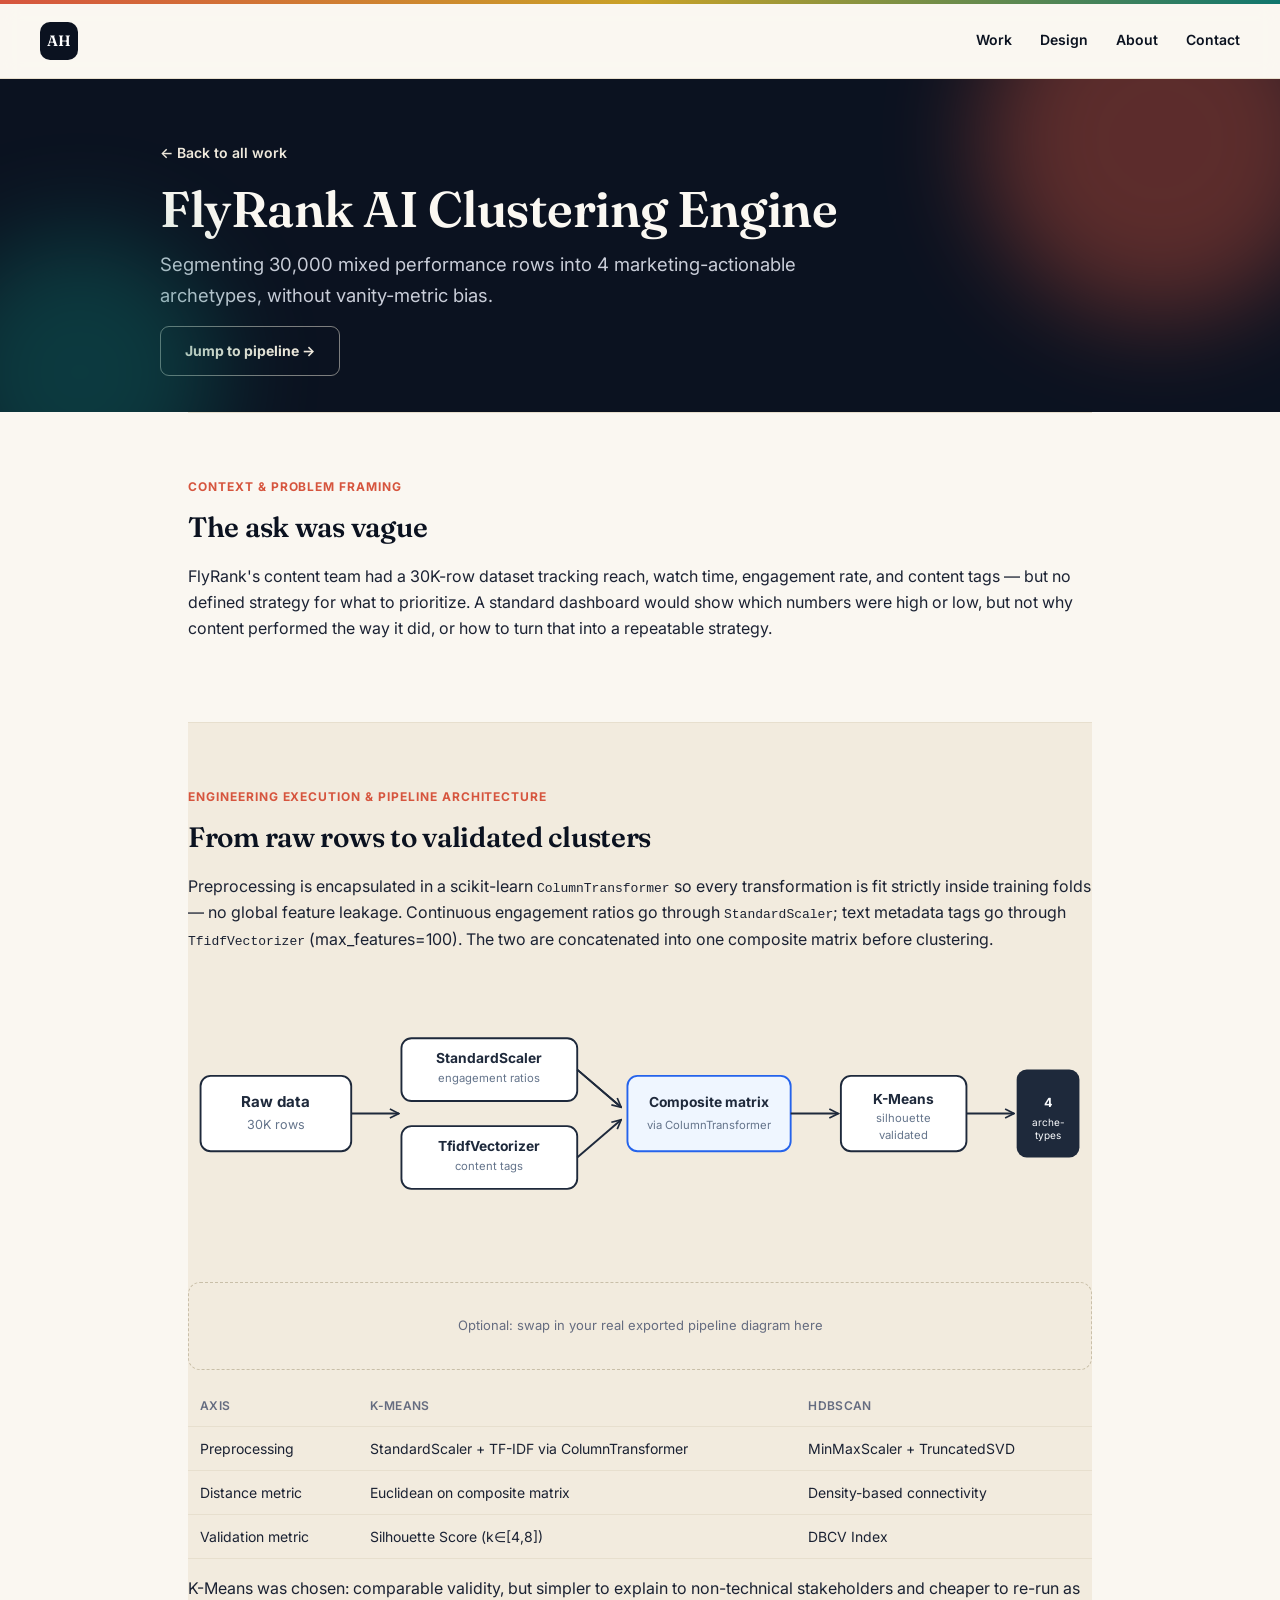
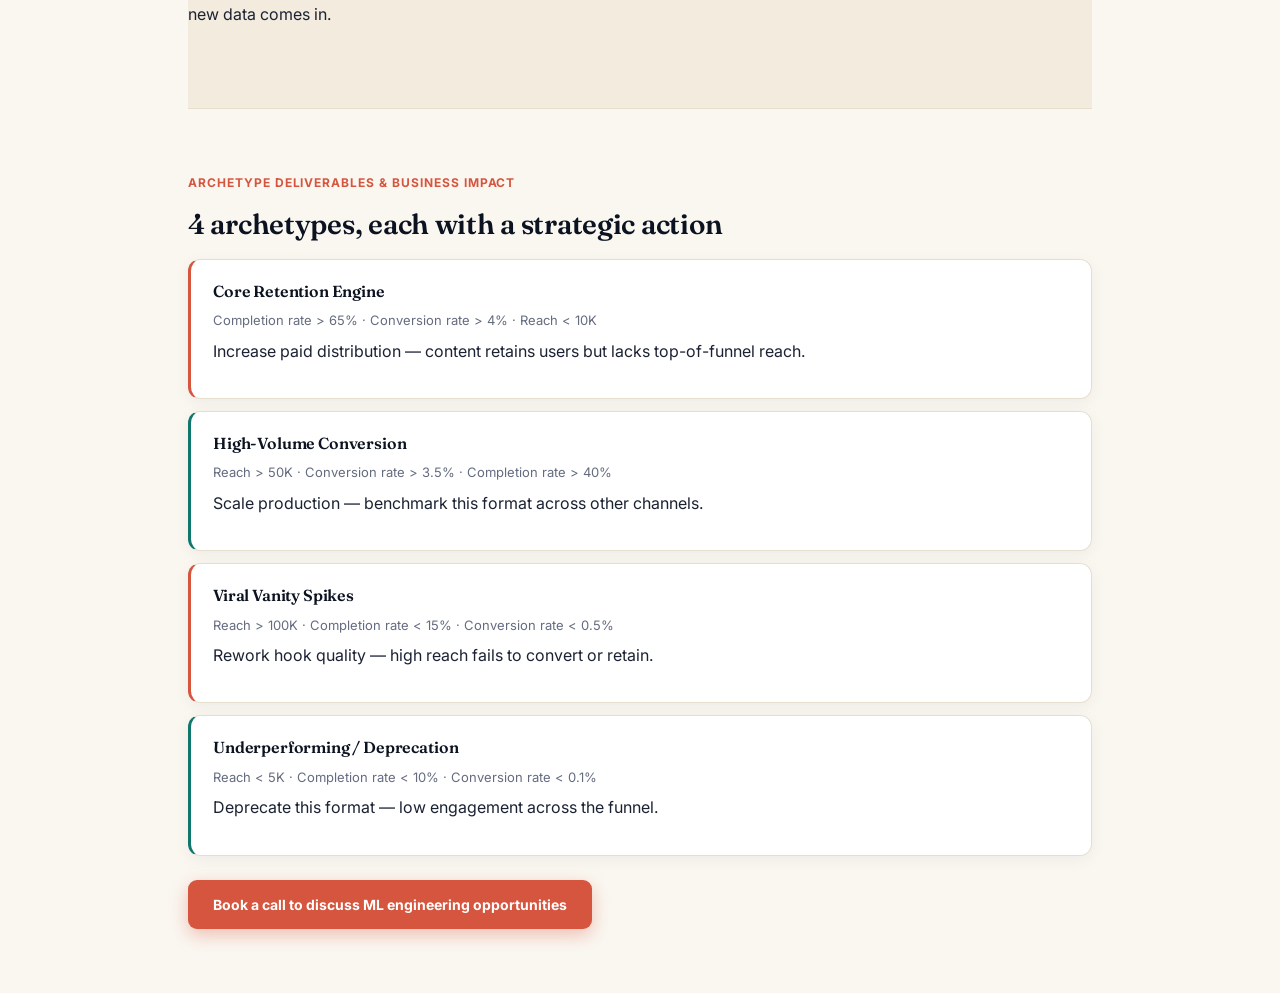
==== flyrank-case-study.html @ 637138f4 "Add files via upload" ====
<!DOCTYPE html>
<html lang="en">
<head>
<meta charset="UTF-8">
<meta name="viewport" content="width=device-width, initial-scale=1.0">
<title>FlyRank AI Clustering Engine — Case Study | Ayesha Shahid Portfolio</title>
<link rel="preconnect" href="https://fonts.googleapis.com">
<link rel="preconnect" href="https://fonts.gstatic.com" crossorigin>
<link href="https://fonts.googleapis.com/css2?family=Inter:wght@400;600;700&family=Fraunces:wght@500;600;700&display=swap" rel="stylesheet">
<link rel="stylesheet" href="styles.css">
</head>
<body>

<nav class="nav">
  <div class="nav-inner">
    <a href="index.html" aria-label="Home" style="display:flex;align-items:center;gap:10px;">
      <span class="monogram">AH</span>
    </a>
    <div class="nav-links" id="nav-links">
      <a href="index.html#work">Work</a>
      <a href="index.html#design">Design</a>
      <a href="index.html#about">About</a>
      <a href="index.html#contact">Contact</a>
    </div>
    <button class="nav-toggle" aria-label="Toggle menu" aria-controls="nav-links">
      <span></span><span></span><span></span>
    </button>
  </div>
</nav>

<header class="hero-band case-hero">
    <span class="hero-blob blob-1"></span>
    <span class="hero-blob blob-2"></span>
    <div class="wrap" style="padding:0;">
      <a class="back-link" href="index.html" style="color:#EFE9DC;">← Back to all work</a>
      <h1 style="margin-top:16px;color:#FBF8F2;">FlyRank AI Clustering Engine</h1>
      <p class="claim">Segmenting 30,000 mixed performance rows into 4 marketing-actionable archetypes, without vanity-metric bias.</p>
      <a class="btn btn-secondary" href="#pipeline">Jump to pipeline →</a>
    </div>
  </header>

  <div class="wrap">

  <section>
    <div class="section-label reveal">Context & problem framing</div>
    <h2 class="reveal">The ask was vague</h2>
    <p class="reveal">FlyRank's content team had a 30K-row dataset tracking reach, watch time, engagement rate, and content tags — but no defined strategy for what to prioritize. A standard dashboard would show which numbers were high or low, but not why content performed the way it did, or how to turn that into a repeatable strategy.</p>
  </section>

  <section id="pipeline">
    <div class="section-label reveal">Engineering execution & pipeline architecture</div>
    <h2 class="reveal">From raw rows to validated clusters</h2>
    <p class="reveal">Preprocessing is encapsulated in a scikit-learn <code>ColumnTransformer</code> so every transformation is fit strictly inside training folds — no global feature leakage. Continuous engagement ratios go through <code>StandardScaler</code>; text metadata tags go through <code>TfidfVectorizer</code> (max_features=100). The two are concatenated into one composite matrix before clustering.</p>

    <svg viewBox="0 0 720 200" width="100%" style="margin:20px 0;" role="img" aria-label="Pipeline diagram: raw data through preprocessing, feature fusion, clustering, and archetype output">
      <defs>
        <marker id="arrow" viewBox="0 0 10 10" refX="9" refY="5" markerWidth="6" markerHeight="6" orient="auto-start-reverse">
          <path d="M1 1L9 5L1 9" fill="none" stroke="#1E293B" stroke-width="1.5"/>
        </marker>
      </defs>
      <g font-family="Inter, sans-serif">
        <rect x="10" y="70" width="120" height="60" rx="8" fill="#fff" stroke="#1E293B" stroke-width="1.5"/>
        <text x="70" y="95" text-anchor="middle" font-size="12" font-weight="700" fill="#1E293B">Raw data</text>
        <text x="70" y="112" text-anchor="middle" font-size="10" fill="#64748B">30K rows</text>

        <line x1="130" y1="100" x2="168" y2="100" stroke="#1E293B" stroke-width="1.5" marker-end="url(#arrow)"/>

        <rect x="170" y="40" width="140" height="50" rx="8" fill="#fff" stroke="#1E293B" stroke-width="1.5"/>
        <text x="240" y="60" text-anchor="middle" font-size="11" font-weight="700" fill="#1E293B">StandardScaler</text>
        <text x="240" y="75" text-anchor="middle" font-size="9" fill="#64748B">engagement ratios</text>

        <rect x="170" y="110" width="140" height="50" rx="8" fill="#fff" stroke="#1E293B" stroke-width="1.5"/>
        <text x="240" y="130" text-anchor="middle" font-size="11" font-weight="700" fill="#1E293B">TfidfVectorizer</text>
        <text x="240" y="145" text-anchor="middle" font-size="9" fill="#64748B">content tags</text>

        <line x1="310" y1="65" x2="345" y2="95" stroke="#1E293B" stroke-width="1.5"/>
        <line x1="310" y1="135" x2="345" y2="105" stroke="#1E293B" stroke-width="1.5" marker-end="url(#arrow)"/>
        <line x1="310" y1="65" x2="345" y2="95" stroke="#1E293B" stroke-width="1.5" marker-end="url(#arrow)"/>

        <rect x="350" y="70" width="130" height="60" rx="8" fill="#EFF6FF" stroke="#2563EB" stroke-width="1.5"/>
        <text x="415" y="95" text-anchor="middle" font-size="11" font-weight="700" fill="#1E293B">Composite matrix</text>
        <text x="415" y="112" text-anchor="middle" font-size="9" fill="#64748B">via ColumnTransformer</text>

        <line x1="480" y1="100" x2="518" y2="100" stroke="#1E293B" stroke-width="1.5" marker-end="url(#arrow)"/>

        <rect x="520" y="70" width="100" height="60" rx="8" fill="#fff" stroke="#1E293B" stroke-width="1.5"/>
        <text x="570" y="92" text-anchor="middle" font-size="11" font-weight="700" fill="#1E293B">K-Means</text>
        <text x="570" y="107" text-anchor="middle" font-size="9" fill="#64748B">silhouette</text>
        <text x="570" y="120" text-anchor="middle" font-size="9" fill="#64748B">validated</text>

        <line x1="620" y1="100" x2="658" y2="100" stroke="#1E293B" stroke-width="1.5" marker-end="url(#arrow)"/>

        <rect x="660" y="65" width="50" height="70" rx="8" fill="#1E293B"/>
        <text x="685" y="95" text-anchor="middle" font-size="10" font-weight="700" fill="#F8FAFC">4</text>
        <text x="685" y="110" text-anchor="middle" font-size="8" fill="#F8FAFC">arche-</text>
        <text x="685" y="120" text-anchor="middle" font-size="8" fill="#F8FAFC">types</text>
      </g>
    </svg>

    <div class="img-placeholder"><!-- REPLACE: export the real ColumnTransformer pipeline diagram from your notebook and add as assets/pipeline-real.png, or keep the SVG above if it's sufficient --> Optional: swap in your real exported pipeline diagram here</div>

    <table class="metrics-table">
      <thead><tr><th>Axis</th><th>K-Means</th><th>HDBSCAN</th></tr></thead>
      <tbody>
        <tr><td>Preprocessing</td><td>StandardScaler + TF-IDF via ColumnTransformer</td><td>MinMaxScaler + TruncatedSVD</td></tr>
        <tr><td>Distance metric</td><td>Euclidean on composite matrix</td><td>Density-based connectivity</td></tr>
        <tr><td>Validation metric</td><td>Silhouette Score (k∈[4,8])</td><td>DBCV Index</td></tr>
      </tbody>
    </table>
    <p>K-Means was chosen: comparable validity, but simpler to explain to non-technical stakeholders and cheaper to re-run as new data comes in.</p>
  </section>

  <section>
    <div class="section-label reveal">Archetype deliverables & business impact</div>
    <h2 class="reveal">4 archetypes, each with a strategic action</h2>

    <div class="archetype reveal">
      <h3>Core Retention Engine</h3>
      <div class="meta">Completion rate &gt; 65% · Conversion rate &gt; 4% · Reach &lt; 10K</div>
      <p>Increase paid distribution — content retains users but lacks top-of-funnel reach.</p>
    </div>
    <div class="archetype reveal">
      <h3>High-Volume Conversion</h3>
      <div class="meta">Reach &gt; 50K · Conversion rate &gt; 3.5% · Completion rate &gt; 40%</div>
      <p>Scale production — benchmark this format across other channels.</p>
    </div>
    <div class="archetype reveal">
      <h3>Viral Vanity Spikes</h3>
      <div class="meta">Reach &gt; 100K · Completion rate &lt; 15% · Conversion rate &lt; 0.5%</div>
      <p>Rework hook quality — high reach fails to convert or retain.</p>
    </div>
    <div class="archetype reveal">
      <h3>Underperforming / Deprecation</h3>
      <div class="meta">Reach &lt; 5K · Completion rate &lt; 10% · Conversion rate &lt; 0.1%</div>
      <p>Deprecate this format — low engagement across the funnel.</p>
    </div>

    <div class="cta-row" style="margin-top:24px;">
      <a class="btn btn-primary" href="index.html#contact">Book a call to discuss ML engineering opportunities</a>
    </div>
  </section>

</div>
<script src="script.js"></script>
</body>
</html>
---- styles.css ----
:root {
  --bg: #FAF7F1;
  --bg-alt: #F2EBDE;
  --text: #1B2233;
  --navy: #0B1220;
  --coral: #D6553E;
  --teal: #0F766E;
  --gold: #C9A227;
  --muted: #656C80;
  --card-border: #E7DFCE;
  --max-w: 960px;
  --ease: cubic-bezier(0.16, 1, 0.3, 1);
}

* { box-sizing: border-box; }
html { scroll-behavior: smooth; }

body {
  margin: 0;
  background: var(--bg);
  color: var(--text);
  font-family: 'Inter', -apple-system, sans-serif;
  font-weight: 400;
  line-height: 1.65;
  overflow-x: hidden;
}

h1, h2, h3 {
  font-family: 'Fraunces', Georgia, serif;
  font-weight: 600;
  color: var(--navy);
  margin: 0 0 12px;
  letter-spacing: -0.01em;
}
h1 { font-size: clamp(32px, 6vw, 50px); line-height: 1.12; }
h2 { font-size: clamp(22px, 3.5vw, 28px); margin-top: 0; }
h3 { font-size: 19px; }

p { margin: 0 0 16px; }
a { color: var(--teal); text-decoration: none; font-weight: 600; transition: color 0.2s var(--ease); }
a:hover, a:focus-visible { color: var(--coral); }
a:focus-visible, button:focus-visible { outline: 2px solid var(--coral); outline-offset: 3px; }

.wrap { max-width: var(--max-w); margin: 0 auto; padding: 0 28px; }
@media (max-width: 640px) { .wrap { padding: 0 20px; } }

body::before {
  content: ""; display: block; height: 4px; width: 100%;
  background: linear-gradient(90deg, var(--coral), var(--gold), var(--teal));
  position: sticky; top: 0; z-index: 20;
}

/* Nav */
.nav {
  position: sticky; top: 4px; z-index: 15;
  background: rgba(250,247,241,0.88);
  backdrop-filter: blur(10px);
  border-bottom: 1px solid var(--card-border);
}
.nav-inner {
  width: 100%; margin: 0 auto; padding: 18px 40px;
  display: flex; align-items: center; justify-content: space-between;
  box-sizing: border-box;
}
@media (max-width: 640px) { .nav-inner { padding: 16px 20px; } }
.nav-links { display: flex; gap: 28px; font-size: 14px; font-weight: 600; }
.nav-links a { color: var(--navy); position: relative; padding-bottom: 3px; }
.nav-links a::after {
  content: ""; position: absolute; left: 0; bottom: 0; width: 0; height: 2px;
  background: var(--coral); transition: width 0.25s var(--ease);
}
.nav-links a:hover::after { width: 100%; }

.monogram {
  display: inline-flex; align-items: center; justify-content: center;
  width: 38px; height: 38px; background: var(--navy); color: #fff;
  font-family: 'Fraunces', serif; font-weight: 600; font-size: 15px; border-radius: 10px;
  transition: transform 0.3s var(--ease);
}
a[aria-label="Home"]:hover .monogram { transform: rotate(-6deg) scale(1.05); }

.nav-toggle {
  display: none; flex-direction: column; gap: 5px; background: none; border: none; cursor: pointer; padding: 6px;
}
.nav-toggle span { width: 22px; height: 2px; background: var(--navy); border-radius: 2px; transition: all 0.25s var(--ease); }
.nav-toggle.open span:nth-child(1) { transform: translateY(7px) rotate(45deg); }
.nav-toggle.open span:nth-child(2) { opacity: 0; }
.nav-toggle.open span:nth-child(3) { transform: translateY(-7px) rotate(-45deg); }

@media (max-width: 720px) {
  .nav-toggle { display: flex; }
  .nav-links {
    position: fixed; top: 60px; right: 0; left: 0; background: var(--bg);
    flex-direction: column; gap: 0; padding: 8px 0; border-bottom: 1px solid var(--card-border);
    transform: translateY(-12px); opacity: 0; pointer-events: none; transition: all 0.25s var(--ease);
  }
  .nav-links.open { transform: translateY(0); opacity: 1; pointer-events: auto; }
  .nav-links a { padding: 14px 28px; display: block; }
  .nav-links a::after { display: none; }
}

/* Hero (dark, full bleed) */
.hero-band {
  background: var(--navy); color: #EFE9DC; position: relative; overflow: hidden;
  padding: 76px 0 64px;
}
.hero-blob {
  position: absolute; border-radius: 50%; filter: blur(50px); opacity: 0.4; pointer-events: none;
  animation: drift 16s ease-in-out infinite alternate;
}
.blob-1 { width: 360px; height: 360px; background: var(--coral); top: -120px; right: -60px; }
.blob-2 { width: 280px; height: 280px; background: var(--teal); bottom: -100px; left: -60px; animation-delay: -6s; }
.blob-3 { width: 200px; height: 200px; background: var(--gold); top: 40%; right: 20%; opacity: 0.22; animation-delay: -10s; }
@keyframes drift {
  from { transform: translate(0,0) scale(1); }
  to { transform: translate(30px,-20px) scale(1.08); }
}
@media (prefers-reduced-motion: reduce) { .hero-blob { animation: none; } }

.hero-top { display: flex; gap: 28px; align-items: center; margin-bottom: 24px; position: relative; z-index: 1; }
.headshot {
  width: 112px; height: 112px; border-radius: 50%;
  border: 3px solid #EFE9DC;
  box-shadow: 0 0 0 3px var(--coral), 0 10px 30px rgba(0,0,0,0.35);
  overflow: hidden; flex-shrink: 0;
  animation: pop-in 0.7s var(--ease) both;
}
.headshot img { width: 100%; height: 100%; object-fit: cover; }
.hero-band h1 { color: #FBF8F2; }
.claim { font-size: 18.5px; color: #C9CDD8; max-width: 640px; }
.hero-links { display: flex; gap: 20px; margin-top: 18px; position: relative; z-index: 1; }
.hero-links a { color: #EFE9DC; }
.hero-links a:hover { color: var(--gold); }

.cta-row { display: flex; gap: 12px; flex-wrap: wrap; margin-top: 26px; position: relative; z-index: 1; }
.btn {
  display: inline-block; padding: 12px 24px; border-radius: 9px;
  font-weight: 700; font-size: 14px; border: 1.5px solid transparent; cursor: pointer;
  transition: transform 0.2s var(--ease), box-shadow 0.2s var(--ease), background 0.2s var(--ease);
}
.btn:hover { transform: translateY(-2px); }
.btn:active { transform: translateY(0); }
.btn-primary { background: var(--coral); color: #fff; box-shadow: 0 6px 18px rgba(214,85,62,0.35); }
.btn-primary:hover { background: #C2472F; color: #fff; box-shadow: 0 10px 26px rgba(214,85,62,0.45); }
.btn-secondary { background: transparent; color: #EFE9DC; border-color: rgba(239,233,220,0.5); }
.btn-secondary:hover { background: rgba(239,233,220,0.1); color: #fff; }

.design-badge {
  display: inline-block; margin-top: 20px; font-size: 13px; font-weight: 700;
  color: var(--gold); background: rgba(201,162,39,0.12); padding: 8px 18px; border-radius: 999px;
  position: relative; z-index: 1; border: 1px solid rgba(201,162,39,0.3);
}
.design-badge:hover { color: #fff; background: rgba(201,162,39,0.25); }

@keyframes pop-in { from { opacity: 0; transform: scale(0.85); } to { opacity: 1; transform: scale(1); } }

/* Scroll reveal */
.reveal { opacity: 0; transform: translateY(24px); transition: opacity 0.7s var(--ease), transform 0.7s var(--ease); }
.reveal.is-visible { opacity: 1; transform: translateY(0); }

/* Sections */
section { padding: 64px 0; border-top: 1px solid var(--card-border); }
section:nth-of-type(even) { background: var(--bg-alt); }
.section-label {
  font-size: 12px; font-weight: 700; letter-spacing: 0.08em; text-transform: uppercase;
  color: var(--coral); margin-bottom: 8px;
}

.feature-card {
  background: #fff; border: 1px solid var(--card-border); border-radius: 16px;
  padding: 32px; margin-top: 16px; border-left: 4px solid var(--teal);
  box-shadow: 0 8px 28px rgba(11,18,32,0.06);
  transition: box-shadow 0.3s var(--ease), transform 0.3s var(--ease);
}
.feature-card:hover { box-shadow: 0 14px 36px rgba(11,18,32,0.1); transform: translateY(-3px); }
.feature-card .beats { display: grid; gap: 18px; margin-top: 18px; }
.beat-label { font-size: 12px; font-weight: 700; color: var(--teal); text-transform: uppercase; letter-spacing: 0.04em; margin-bottom: 4px; }

.img-placeholder {
  border: 1.5px dashed #C9BFA8; border-radius: 12px; background: var(--bg-alt);
  color: var(--muted); font-size: 13px; padding: 32px; text-align: center; margin: 16px 0;
}
.project-image {
  border-radius: 12px; overflow: hidden; margin: 16px 0; border: 1px solid var(--card-border);
  box-shadow: 0 6px 20px rgba(11,18,32,0.08);
}
.project-image img { width: 100%; display: block; }

.grid { display: grid; grid-template-columns: 1fr 1fr; gap: 22px; margin-top: 16px; }
@media (max-width: 640px) { .grid { grid-template-columns: 1fr; } }
.project-card {
  background: #fff; border: 1px solid var(--card-border); border-radius: 16px; padding: 26px;
  border-top: 3px solid var(--coral);
  box-shadow: 0 8px 24px rgba(11,18,32,0.05);
  transition: box-shadow 0.3s var(--ease), transform 0.3s var(--ease);
}
.project-card:hover { transform: translateY(-4px); box-shadow: 0 16px 34px rgba(11,18,32,0.1); }
.project-card:nth-child(2) { border-top-color: var(--teal); }
.project-card .stat {
  display: inline-block; margin-top: 10px; font-size: 13px; font-weight: 700;
  color: var(--teal); background: #E9F6F4; padding: 4px 12px; border-radius: 999px;
}

.design-card {
  background: linear-gradient(135deg, #FBF0EA, #EAF4F2);
  border: 1px solid var(--card-border); border-radius: 16px; padding: 30px; margin-top: 16px;
  box-shadow: 0 8px 28px rgba(11,18,32,0.06);
}
.design-card-grid { display: grid; grid-template-columns: 1.3fr 1fr; gap: 28px; align-items: center; }
@media (max-width: 640px) { .design-card-grid { grid-template-columns: 1fr; } }
.figma-thumb {
  display: block; border-radius: 12px; overflow: hidden; border: 1px solid var(--card-border);
  box-shadow: 0 10px 28px rgba(11,18,32,0.12);
  transition: transform 0.3s var(--ease);
}
.figma-thumb:hover { transform: scale(1.02); }
.figma-thumb img { width: 100%; height: 100%; object-fit: cover; display: block; }
.design-skills { display: flex; flex-wrap: wrap; gap: 10px; margin: 14px 0; }
.design-pill {
  font-size: 13px; font-weight: 600; color: var(--navy); background: #fff;
  border: 1px solid var(--card-border); padding: 6px 14px; border-radius: 999px;
  transition: transform 0.2s var(--ease), background 0.2s var(--ease);
}
.design-pill:hover { transform: translateY(-2px); background: #FDF6EF; }

.stack-list { display: flex; flex-wrap: wrap; gap: 10px; margin-top: 12px; }
.stack-pill {
  font-size: 13px; font-weight: 600; color: var(--navy); background: #fff;
  border: 1px solid var(--card-border); padding: 6px 14px; border-radius: 999px;
  transition: transform 0.2s var(--ease), background 0.2s var(--ease);
}
.stack-pill:hover { transform: translateY(-2px); background: #FDF6EF; }

/* Footer */
footer { padding: 60px 0 76px; }
.footer-email {
  font-size: 21px; font-weight: 700; color: var(--navy); display: inline-block; margin: 8px 0 16px;
  font-family: 'Fraunces', serif;
}
.footer-email:hover { color: var(--coral); }
.footer-note { font-size: 13px; color: var(--muted); margin-top: 28px; }

/* Case study page */
.case-hero { padding: 60px 0 36px; }
.back-link { font-size: 14px; font-weight: 600; }
.metrics-table { width: 100%; border-collapse: collapse; margin: 16px 0; font-size: 14px; }
.metrics-table th, .metrics-table td { text-align: left; padding: 10px 12px; border-bottom: 1px solid var(--card-border); }
.metrics-table th { color: var(--muted); font-weight: 600; font-size: 12px; text-transform: uppercase; letter-spacing: 0.03em; }

.archetype {
  background: #fff; border: 1px solid var(--card-border); border-left: 3px solid var(--coral);
  border-radius: 12px; padding: 18px 22px; margin-bottom: 12px;
  box-shadow: 0 4px 16px rgba(11,18,32,0.05);
  transition: transform 0.25s var(--ease), box-shadow 0.25s var(--ease);
}
.archetype:hover { transform: translateX(4px); box-shadow: 0 8px 22px rgba(11,18,32,0.08); }
.archetype:nth-child(2n) { border-left-color: var(--teal); }
.archetype h3 { margin-bottom: 6px; font-size: 16px; }
.archetype .meta { font-size: 13px; color: var(--muted); margin-bottom: 6px; }

/* Contact modal */
.modal-overlay {
  position: fixed; inset: 0; background: rgba(11,18,32,0.55); backdrop-filter: blur(3px);
  display: flex; align-items: center; justify-content: center; z-index: 50;
  opacity: 0; pointer-events: none; transition: opacity 0.25s var(--ease);
  padding: 20px;
}
.modal-overlay.open { opacity: 1; pointer-events: auto; }
.modal-box {
  background: #fff; border-radius: 18px; padding: 36px; max-width: 420px; width: 100%;
  box-shadow: 0 24px 60px rgba(11,18,32,0.3);
  transform: translateY(16px) scale(0.97); transition: transform 0.3s var(--ease);
  position: relative;
}
.modal-overlay.open .modal-box { transform: translateY(0) scale(1); }
.modal-close {
  position: absolute; top: 16px; right: 16px; background: none; border: none; cursor: pointer;
  font-size: 20px; color: var(--muted); line-height: 1; padding: 4px;
}
.modal-close:hover { color: var(--coral); }
.modal-box h2 { margin-bottom: 8px; }
.modal-email-row {
  display: flex; align-items: center; gap: 10px; background: var(--bg-alt);
  border: 1px solid var(--card-border); border-radius: 10px; padding: 12px 16px; margin: 18px 0;
}
.modal-email-row span { font-weight: 700; color: var(--navy); font-size: 15px; word-break: break-all; }
.copy-btn {
  background: var(--navy); color: #fff; border: none; border-radius: 8px;
  padding: 8px 14px; font-size: 13px; font-weight: 700; cursor: pointer; flex-shrink: 0;
  transition: background 0.2s var(--ease);
}
.copy-btn:hover { background: var(--coral); }
.copy-btn.copied { background: var(--teal); }
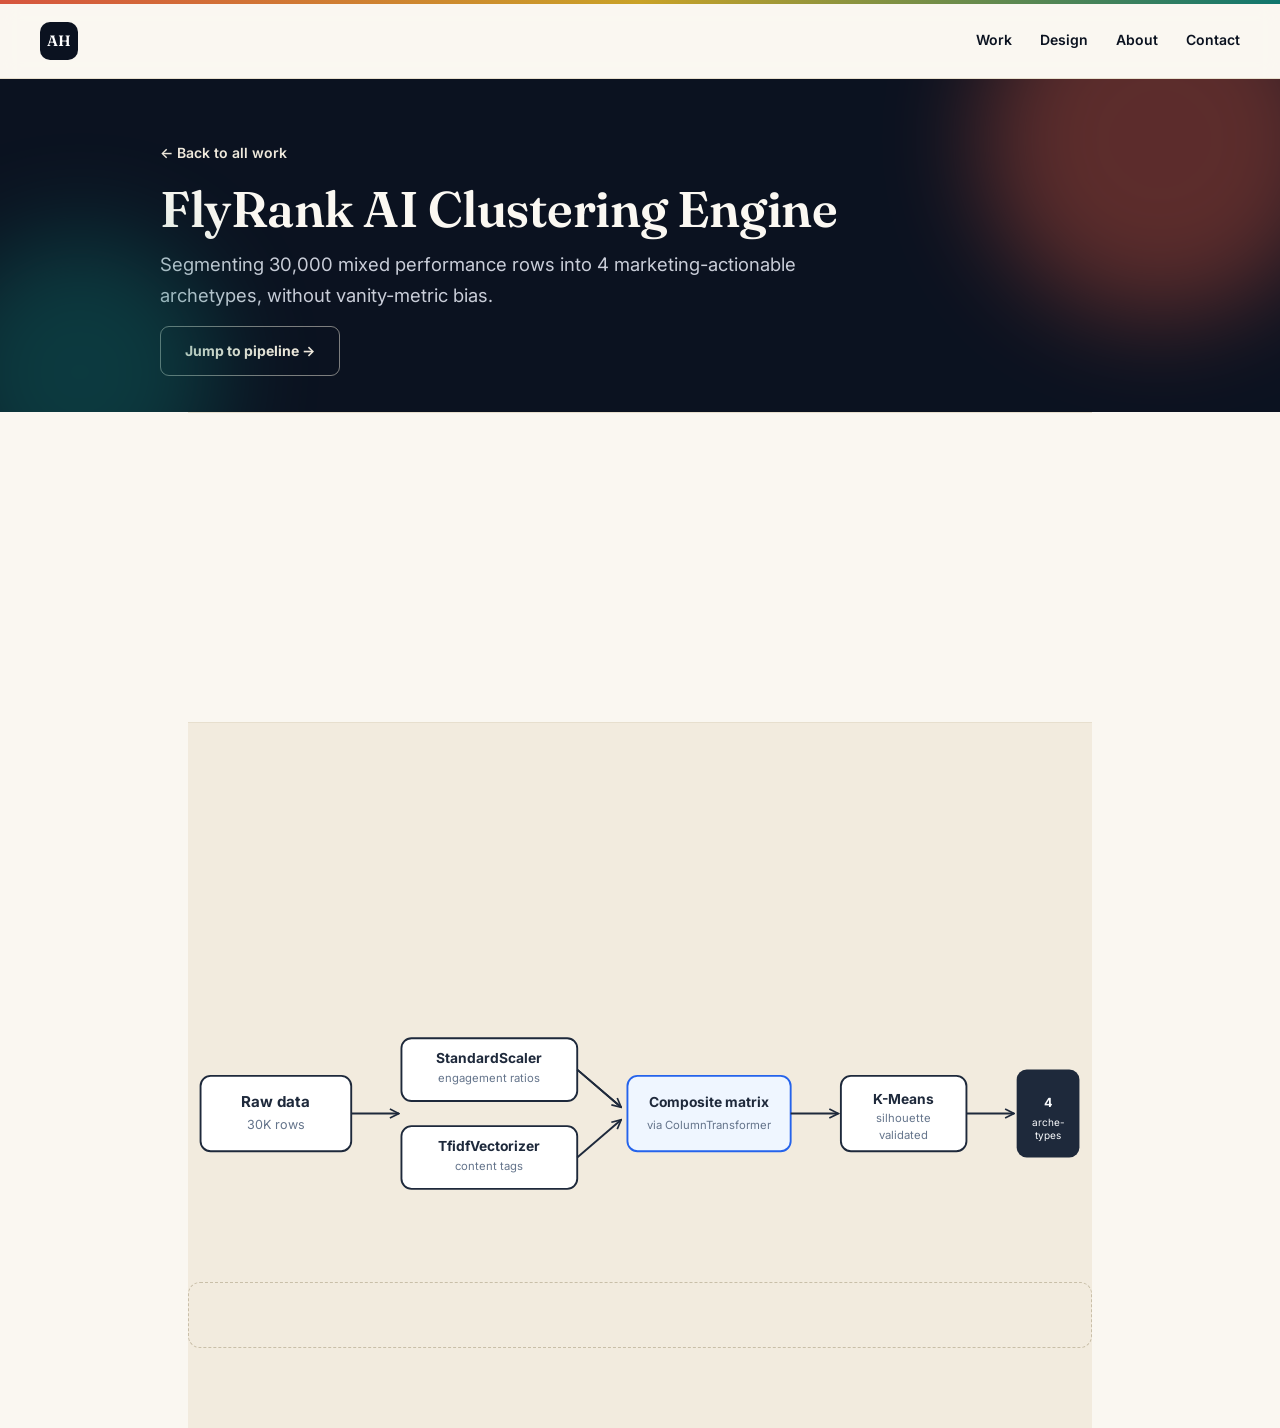
==== commit 96be72ef: "Modify img-placeholder comment for clarity Updated placeholder comment for pipeline diagram." ====
--- a/flyrank-case-study.html
+++ b/flyrank-case-study.html
@@ -97,7 +97,7 @@
       </g>
     </svg>
 
-    <div class="img-placeholder"><!-- REPLACE: export the real ColumnTransformer pipeline diagram from your notebook and add as assets/pipeline-real.png, or keep the SVG above if it's sufficient --> Optional: swap in your real exported pipeline diagram here</div>
+    <div class="img-placeholder"><!-- REPLACE: export the real ColumnTransformer pipeline diagram from your notebook and add as assets/pipeline-real.png, or keep the SVG above if it's sufficient pipeline diagram here</div>
 
     <table class="metrics-table">
       <thead><tr><th>Axis</th><th>K-Means</th><th>HDBSCAN</th></tr></thead>
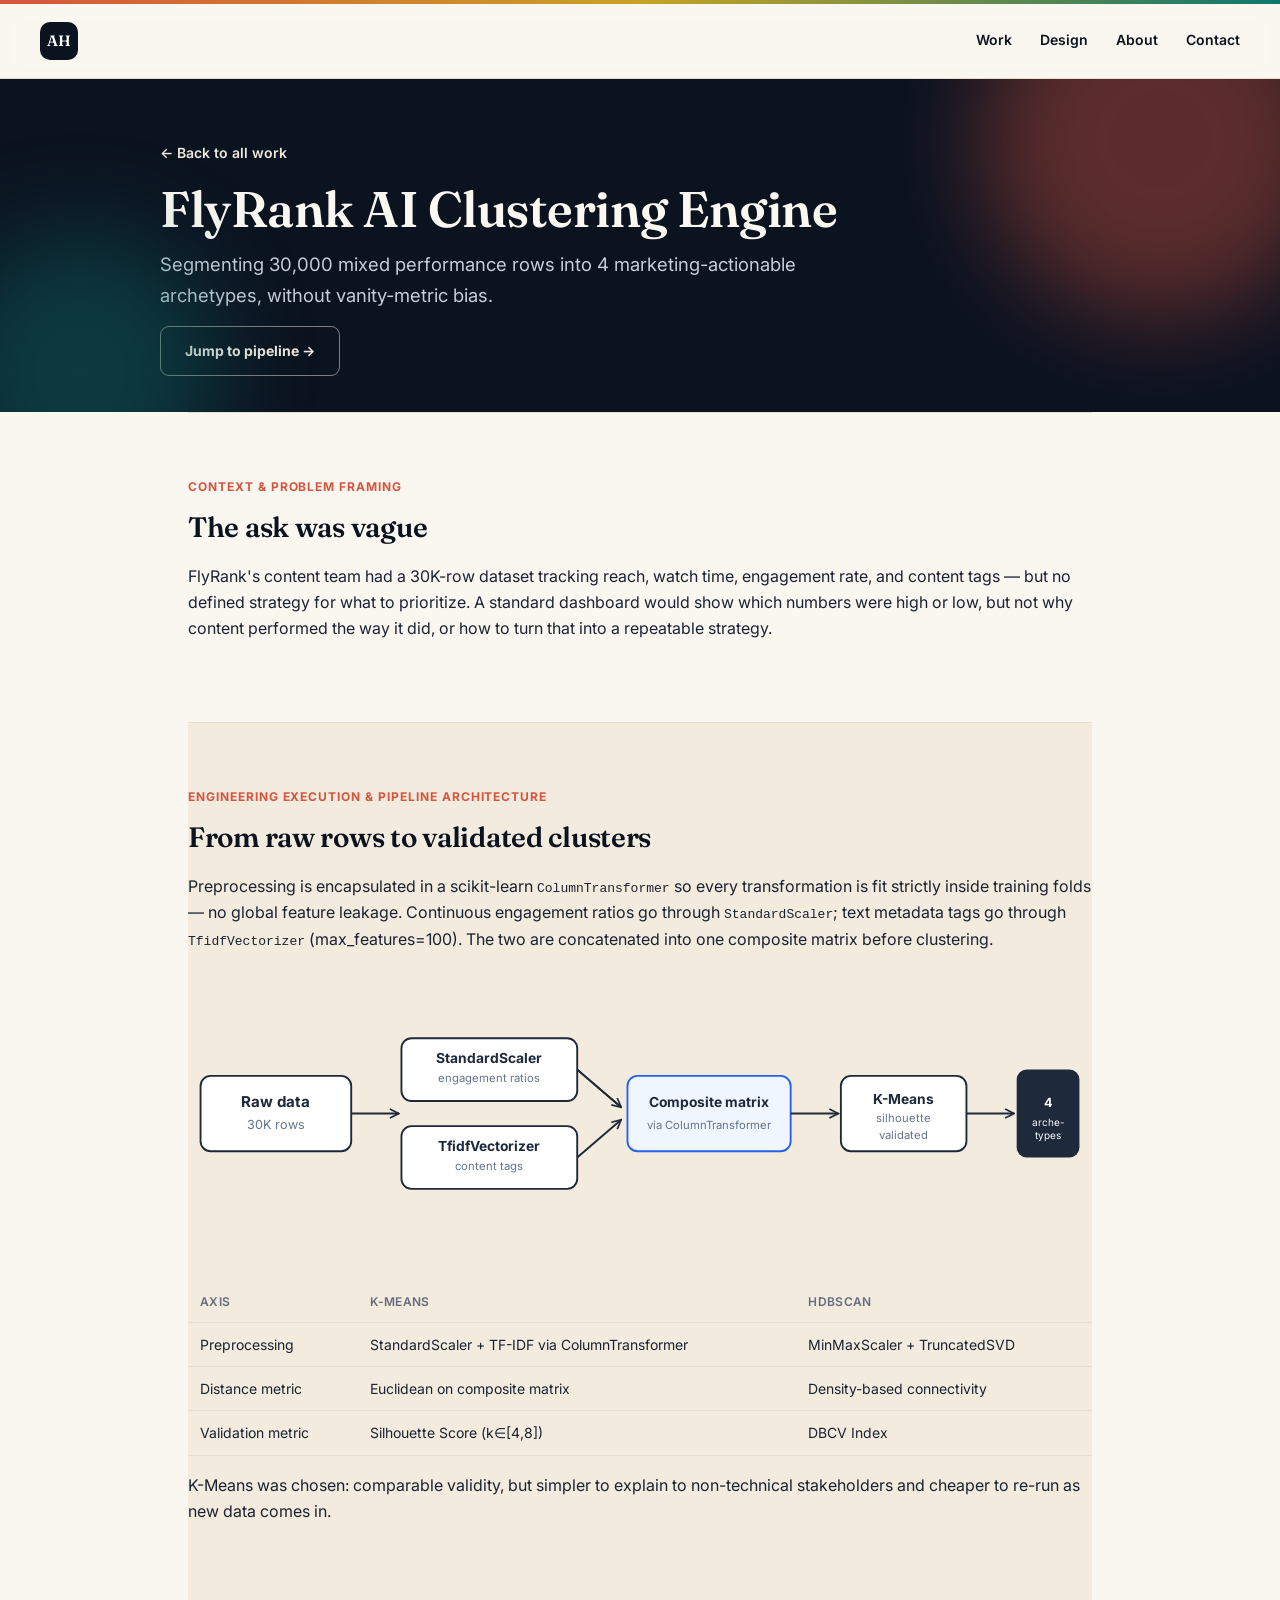
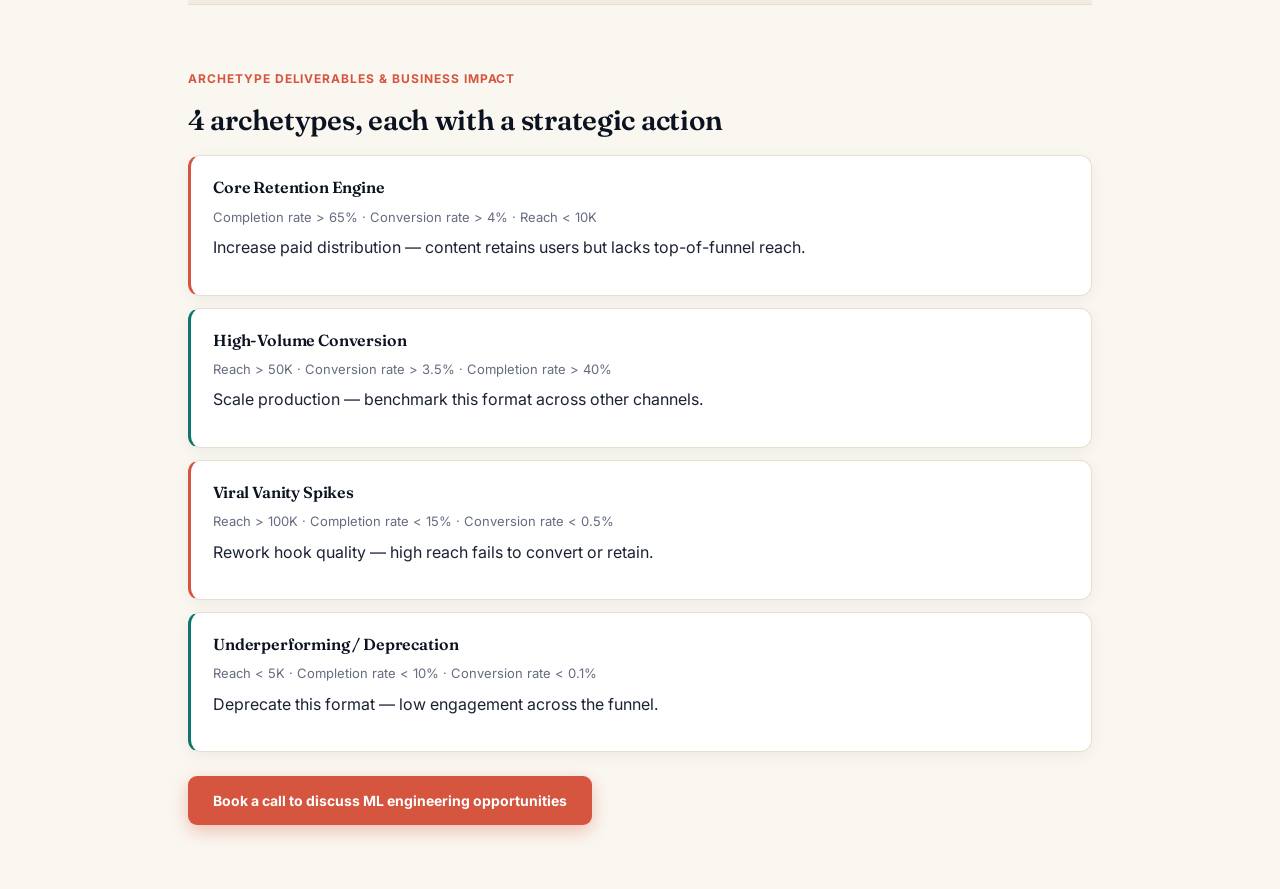
==== commit 7efc936d: "Remove placeholder for ColumnTransformer diagram Removed placeholder comment for ColumnTransformer d" ====
--- a/flyrank-case-study.html
+++ b/flyrank-case-study.html
@@ -97,7 +97,6 @@
       </g>
     </svg>
 
-    <div class="img-placeholder"><!-- REPLACE: export the real ColumnTransformer pipeline diagram from your notebook and add as assets/pipeline-real.png, or keep the SVG above if it's sufficient pipeline diagram here</div>
 
     <table class="metrics-table">
       <thead><tr><th>Axis</th><th>K-Means</th><th>HDBSCAN</th></tr></thead>
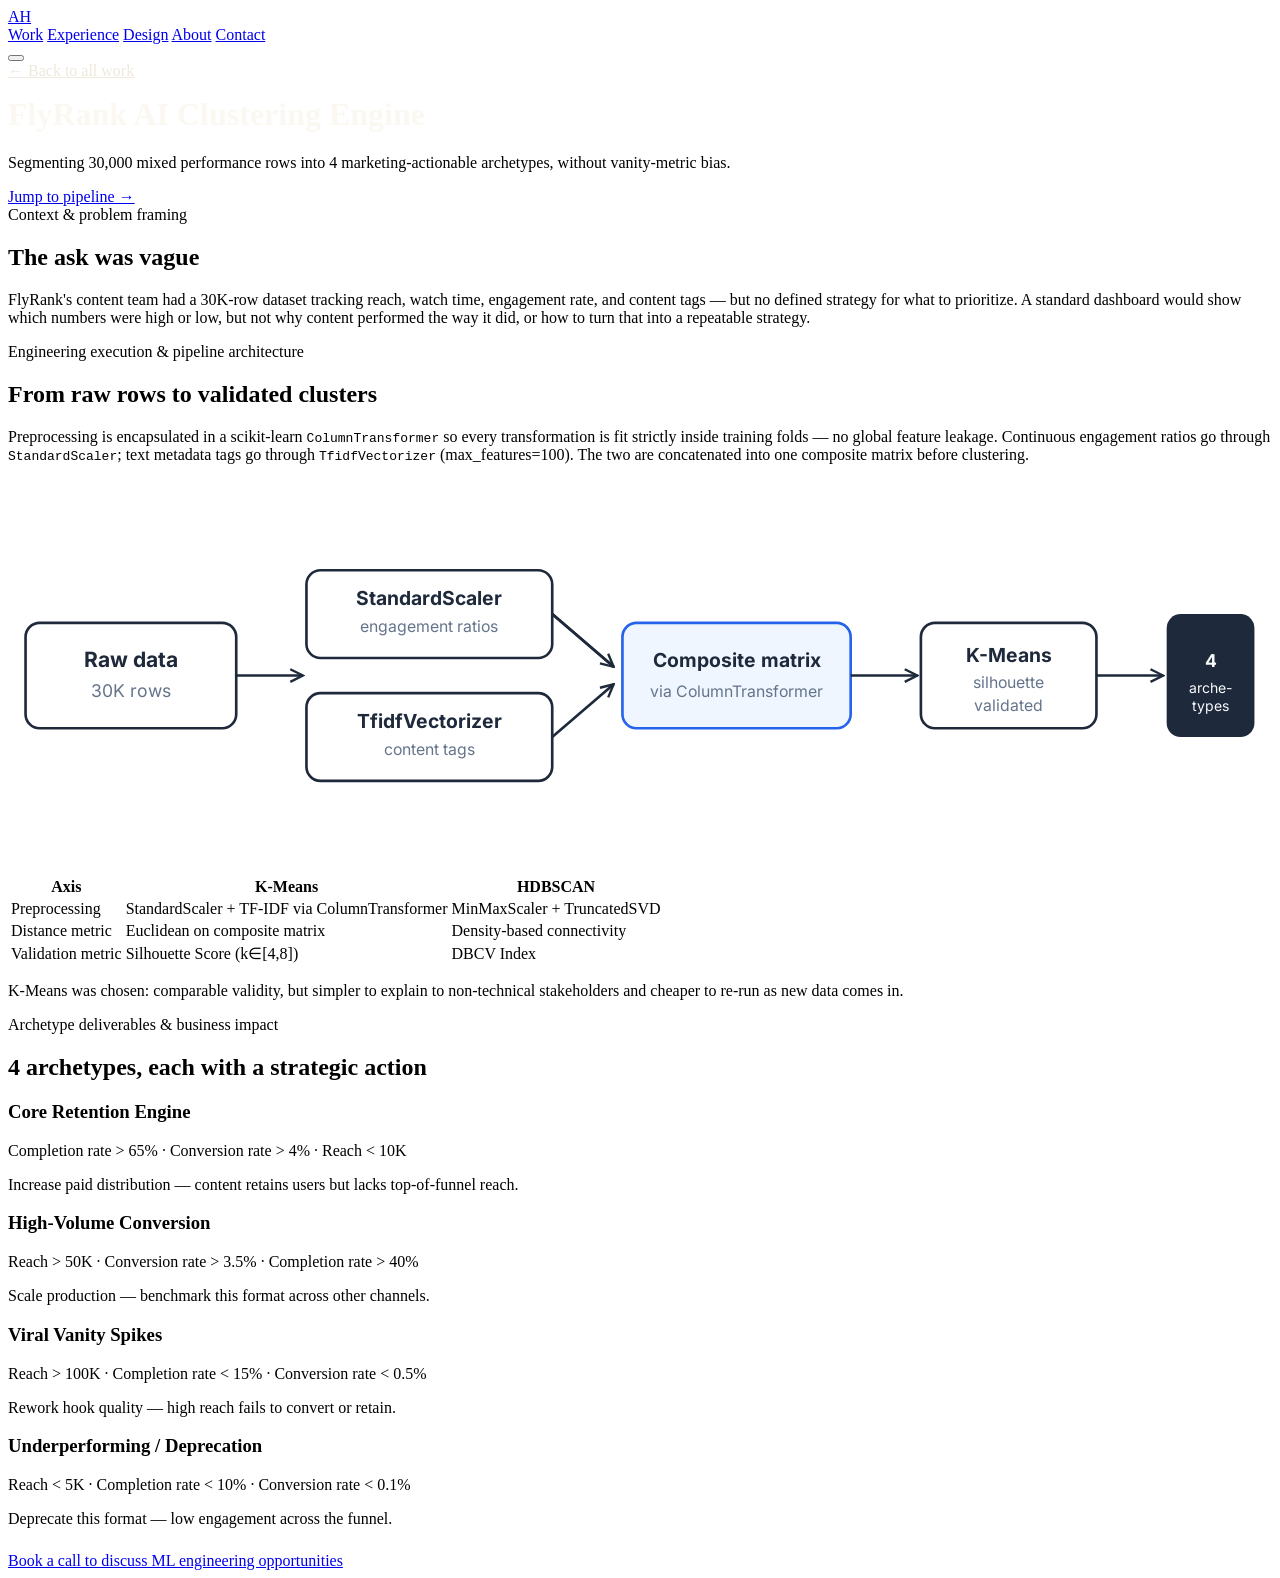
==== commit 007a28c3: "Update navigation links in flyrank-case-study.html" ====
--- a/flyrank-case-study.html
+++ b/flyrank-case-study.html
@@ -16,12 +16,13 @@
     <a href="index.html" aria-label="Home" style="display:flex;align-items:center;gap:10px;">
       <span class="monogram">AH</span>
     </a>
-    <div class="nav-links" id="nav-links">
-      <a href="index.html#work">Work</a>
-      <a href="index.html#design">Design</a>
-      <a href="index.html#about">About</a>
-      <a href="index.html#contact">Contact</a>
-    </div>
+   <div class="nav-links" id="nav-links">
+  <a href="index.html#work">Work</a>
+  <a href="index.html#experience">Experience</a>
+  <a href="index.html#design">Design</a>
+  <a href="index.html#about">About</a>
+  <a href="index.html#contact">Contact</a>
+</div>
     <button class="nav-toggle" aria-label="Toggle menu" aria-controls="nav-links">
       <span></span><span></span><span></span>
     </button>
--- a/styles.css
+++ b/styles.css
@@ -1,293 +1,84 @@
-:root {
-  --bg: #FAF7F1;
-  --bg-alt: #F2EBDE;
-  --text: #1B2233;
-  --navy: #0B1220;
-  --coral: #D6553E;
-  --teal: #0F766E;
-  --gold: #C9A227;
-  --muted: #656C80;
-  --card-border: #E7DFCE;
-  --max-w: 960px;
-  --ease: cubic-bezier(0.16, 1, 0.3, 1);
+/* Updated Headshot Styling: Tight facial crop without extra background space */
+.headshot {
+  width: 130px;
+  height: 130px;
+  border-radius: 50%;
+  border: 3px solid #EFE9DC;
+  box-shadow: 0 0 0 3px var(--coral), 0 10px 30px rgba(0,0,0,0.35);
+  overflow: hidden;
+  flex-shrink: 0;
+  animation: pop-in 0.7s var(--ease) both;
 }
 
-* { box-sizing: border-box; }
-html { scroll-behavior: smooth; }
-
-body {
-  margin: 0;
-  background: var(--bg);
-  color: var(--text);
-  font-family: 'Inter', -apple-system, sans-serif;
-  font-weight: 400;
-  line-height: 1.65;
-  overflow-x: hidden;
+.headshot img {
+  width: 100%;
+  height: 100%;
+  object-fit: cover;
+  object-position: center 25%; /* Zooms directly into face area */
+  transform: scale(1.15);      /* Removes excess side/car background space */
 }
 
-h1, h2, h3 {
-  font-family: 'Fraunces', Georgia, serif;
-  font-weight: 600;
-  color: var(--navy);
-  margin: 0 0 12px;
-  letter-spacing: -0.01em;
-}
-h1 { font-size: clamp(32px, 6vw, 50px); line-height: 1.12; }
-h2 { font-size: clamp(22px, 3.5vw, 28px); margin-top: 0; }
-h3 { font-size: 19px; }
-
-p { margin: 0 0 16px; }
-a { color: var(--teal); text-decoration: none; font-weight: 600; transition: color 0.2s var(--ease); }
-a:hover, a:focus-visible { color: var(--coral); }
-a:focus-visible, button:focus-visible { outline: 2px solid var(--coral); outline-offset: 3px; }
-
-.wrap { max-width: var(--max-w); margin: 0 auto; padding: 0 28px; }
-@media (max-width: 640px) { .wrap { padding: 0 20px; } }
-
-body::before {
-  content: ""; display: block; height: 4px; width: 100%;
-  background: linear-gradient(90deg, var(--coral), var(--gold), var(--teal));
-  position: sticky; top: 0; z-index: 20;
+/* Experience Section Styling */
+.experience-list {
+  display: flex;
+  flex-direction: column;
+  gap: 20px;
+  margin-top: 16px;
 }
 
-/* Nav */
-.nav {
-  position: sticky; top: 4px; z-index: 15;
-  background: rgba(250,247,241,0.88);
-  backdrop-filter: blur(10px);
-  border-bottom: 1px solid var(--card-border);
-}
-.nav-inner {
-  width: 100%; margin: 0 auto; padding: 18px 40px;
-  display: flex; align-items: center; justify-content: space-between;
-  box-sizing: border-box;
-}
-@media (max-width: 640px) { .nav-inner { padding: 16px 20px; } }
-.nav-links { display: flex; gap: 28px; font-size: 14px; font-weight: 600; }
-.nav-links a { color: var(--navy); position: relative; padding-bottom: 3px; }
-.nav-links a::after {
-  content: ""; position: absolute; left: 0; bottom: 0; width: 0; height: 2px;
-  background: var(--coral); transition: width 0.25s var(--ease);
-}
-.nav-links a:hover::after { width: 100%; }
-
-.monogram {
-  display: inline-flex; align-items: center; justify-content: center;
-  width: 38px; height: 38px; background: var(--navy); color: #fff;
-  font-family: 'Fraunces', serif; font-weight: 600; font-size: 15px; border-radius: 10px;
-  transition: transform 0.3s var(--ease);
-}
-a[aria-label="Home"]:hover .monogram { transform: rotate(-6deg) scale(1.05); }
-
-.nav-toggle {
-  display: none; flex-direction: column; gap: 5px; background: none; border: none; cursor: pointer; padding: 6px;
-}
-.nav-toggle span { width: 22px; height: 2px; background: var(--navy); border-radius: 2px; transition: all 0.25s var(--ease); }
-.nav-toggle.open span:nth-child(1) { transform: translateY(7px) rotate(45deg); }
-.nav-toggle.open span:nth-child(2) { opacity: 0; }
-.nav-toggle.open span:nth-child(3) { transform: translateY(-7px) rotate(-45deg); }
-
-@media (max-width: 720px) {
-  .nav-toggle { display: flex; }
-  .nav-links {
-    position: fixed; top: 60px; right: 0; left: 0; background: var(--bg);
-    flex-direction: column; gap: 0; padding: 8px 0; border-bottom: 1px solid var(--card-border);
-    transform: translateY(-12px); opacity: 0; pointer-events: none; transition: all 0.25s var(--ease);
-  }
-  .nav-links.open { transform: translateY(0); opacity: 1; pointer-events: auto; }
-  .nav-links a { padding: 14px 28px; display: block; }
-  .nav-links a::after { display: none; }
-}
-
-/* Hero (dark, full bleed) */
-.hero-band {
-  background: var(--navy); color: #EFE9DC; position: relative; overflow: hidden;
-  padding: 76px 0 64px;
-}
-.hero-blob {
-  position: absolute; border-radius: 50%; filter: blur(50px); opacity: 0.4; pointer-events: none;
-  animation: drift 16s ease-in-out infinite alternate;
-}
-.blob-1 { width: 360px; height: 360px; background: var(--coral); top: -120px; right: -60px; }
-.blob-2 { width: 280px; height: 280px; background: var(--teal); bottom: -100px; left: -60px; animation-delay: -6s; }
-.blob-3 { width: 200px; height: 200px; background: var(--gold); top: 40%; right: 20%; opacity: 0.22; animation-delay: -10s; }
-@keyframes drift {
-  from { transform: translate(0,0) scale(1); }
-  to { transform: translate(30px,-20px) scale(1.08); }
-}
-@media (prefers-reduced-motion: reduce) { .hero-blob { animation: none; } }
-
-.hero-top { display: flex; gap: 28px; align-items: center; margin-bottom: 24px; position: relative; z-index: 1; }
-.headshot {
-  width: 112px; height: 112px; border-radius: 50%;
-  border: 3px solid #EFE9DC;
-  box-shadow: 0 0 0 3px var(--coral), 0 10px 30px rgba(0,0,0,0.35);
-  overflow: hidden; flex-shrink: 0;
-  animation: pop-in 0.7s var(--ease) both;
-}
-.headshot img { width: 100%; height: 100%; object-fit: cover; }
-.hero-band h1 { color: #FBF8F2; }
-.claim { font-size: 18.5px; color: #C9CDD8; max-width: 640px; }
-.hero-links { display: flex; gap: 20px; margin-top: 18px; position: relative; z-index: 1; }
-.hero-links a { color: #EFE9DC; }
-.hero-links a:hover { color: var(--gold); }
-
-.cta-row { display: flex; gap: 12px; flex-wrap: wrap; margin-top: 26px; position: relative; z-index: 1; }
-.btn {
-  display: inline-block; padding: 12px 24px; border-radius: 9px;
-  font-weight: 700; font-size: 14px; border: 1.5px solid transparent; cursor: pointer;
-  transition: transform 0.2s var(--ease), box-shadow 0.2s var(--ease), background 0.2s var(--ease);
-}
-.btn:hover { transform: translateY(-2px); }
-.btn:active { transform: translateY(0); }
-.btn-primary { background: var(--coral); color: #fff; box-shadow: 0 6px 18px rgba(214,85,62,0.35); }
-.btn-primary:hover { background: #C2472F; color: #fff; box-shadow: 0 10px 26px rgba(214,85,62,0.45); }
-.btn-secondary { background: transparent; color: #EFE9DC; border-color: rgba(239,233,220,0.5); }
-.btn-secondary:hover { background: rgba(239,233,220,0.1); color: #fff; }
-
-.design-badge {
-  display: inline-block; margin-top: 20px; font-size: 13px; font-weight: 700;
-  color: var(--gold); background: rgba(201,162,39,0.12); padding: 8px 18px; border-radius: 999px;
-  position: relative; z-index: 1; border: 1px solid rgba(201,162,39,0.3);
-}
-.design-badge:hover { color: #fff; background: rgba(201,162,39,0.25); }
-
-@keyframes pop-in { from { opacity: 0; transform: scale(0.85); } to { opacity: 1; transform: scale(1); } }
-
-/* Scroll reveal */
-.reveal { opacity: 0; transform: translateY(24px); transition: opacity 0.7s var(--ease), transform 0.7s var(--ease); }
-.reveal.is-visible { opacity: 1; transform: translateY(0); }
-
-/* Sections */
-section { padding: 64px 0; border-top: 1px solid var(--card-border); }
-section:nth-of-type(even) { background: var(--bg-alt); }
-.section-label {
-  font-size: 12px; font-weight: 700; letter-spacing: 0.08em; text-transform: uppercase;
-  color: var(--coral); margin-bottom: 8px;
-}
-
-.feature-card {
-  background: #fff; border: 1px solid var(--card-border); border-radius: 16px;
-  padding: 32px; margin-top: 16px; border-left: 4px solid var(--teal);
-  box-shadow: 0 8px 28px rgba(11,18,32,0.06);
-  transition: box-shadow 0.3s var(--ease), transform 0.3s var(--ease);
-}
-.feature-card:hover { box-shadow: 0 14px 36px rgba(11,18,32,0.1); transform: translateY(-3px); }
-.feature-card .beats { display: grid; gap: 18px; margin-top: 18px; }
-.beat-label { font-size: 12px; font-weight: 700; color: var(--teal); text-transform: uppercase; letter-spacing: 0.04em; margin-bottom: 4px; }
-
-.img-placeholder {
-  border: 1.5px dashed #C9BFA8; border-radius: 12px; background: var(--bg-alt);
-  color: var(--muted); font-size: 13px; padding: 32px; text-align: center; margin: 16px 0;
-}
-.project-image {
-  border-radius: 12px; overflow: hidden; margin: 16px 0; border: 1px solid var(--card-border);
-  box-shadow: 0 6px 20px rgba(11,18,32,0.08);
-}
-.project-image img { width: 100%; display: block; }
-
-.grid { display: grid; grid-template-columns: 1fr 1fr; gap: 22px; margin-top: 16px; }
-@media (max-width: 640px) { .grid { grid-template-columns: 1fr; } }
-.project-card {
-  background: #fff; border: 1px solid var(--card-border); border-radius: 16px; padding: 26px;
-  border-top: 3px solid var(--coral);
+.experience-card {
+  background: #fff;
+  border: 1px solid var(--card-border);
+  border-radius: 16px;
+  padding: 28px;
+  border-left: 4px solid var(--coral);
   box-shadow: 0 8px 24px rgba(11,18,32,0.05);
   transition: box-shadow 0.3s var(--ease), transform 0.3s var(--ease);
 }
-.project-card:hover { transform: translateY(-4px); box-shadow: 0 16px 34px rgba(11,18,32,0.1); }
-.project-card:nth-child(2) { border-top-color: var(--teal); }
-.project-card .stat {
-  display: inline-block; margin-top: 10px; font-size: 13px; font-weight: 700;
-  color: var(--teal); background: #E9F6F4; padding: 4px 12px; border-radius: 999px;
+
+.experience-card:hover {
+  transform: translateY(-3px);
+  box-shadow: 0 14px 32px rgba(11,18,32,0.1);
 }
 
-.design-card {
-  background: linear-gradient(135deg, #FBF0EA, #EAF4F2);
-  border: 1px solid var(--card-border); border-radius: 16px; padding: 30px; margin-top: 16px;
-  box-shadow: 0 8px 28px rgba(11,18,32,0.06);
+.experience-card:nth-child(even) {
+  border-left-color: var(--teal);
 }
-.design-card-grid { display: grid; grid-template-columns: 1.3fr 1fr; gap: 28px; align-items: center; }
-@media (max-width: 640px) { .design-card-grid { grid-template-columns: 1fr; } }
-.figma-thumb {
-  display: block; border-radius: 12px; overflow: hidden; border: 1px solid var(--card-border);
-  box-shadow: 0 10px 28px rgba(11,18,32,0.12);
-  transition: transform 0.3s var(--ease);
+
+.exp-header {
+  display: flex;
+  justify-content: space-between;
+  align-items: flex-start;
+  margin-bottom: 12px;
+  flex-wrap: wrap;
+  gap: 10px;
 }
-.figma-thumb:hover { transform: scale(1.02); }
-.figma-thumb img { width: 100%; height: 100%; object-fit: cover; display: block; }
-.design-skills { display: flex; flex-wrap: wrap; gap: 10px; margin: 14px 0; }
-.design-pill {
-  font-size: 13px; font-weight: 600; color: var(--navy); background: #fff;
-  border: 1px solid var(--card-border); padding: 6px 14px; border-radius: 999px;
-  transition: transform 0.2s var(--ease), background 0.2s var(--ease);
+
+.exp-company {
+  font-size: 14px;
+  font-weight: 700;
+  color: var(--teal);
+  text-transform: uppercase;
+  letter-spacing: 0.04em;
 }
-.design-pill:hover { transform: translateY(-2px); background: #FDF6EF; }
 
-.stack-list { display: flex; flex-wrap: wrap; gap: 10px; margin-top: 12px; }
-.stack-pill {
-  font-size: 13px; font-weight: 600; color: var(--navy); background: #fff;
-  border: 1px solid var(--card-border); padding: 6px 14px; border-radius: 999px;
-  transition: transform 0.2s var(--ease), background 0.2s var(--ease);
+.exp-date {
+  font-size: 13px;
+  font-weight: 700;
+  color: var(--navy);
+  background: var(--bg-alt);
+  padding: 4px 12px;
+  border-radius: 999px;
+  border: 1px solid var(--card-border);
 }
-.stack-pill:hover { transform: translateY(-2px); background: #FDF6EF; }
 
-/* Footer */
-footer { padding: 60px 0 76px; }
-.footer-email {
-  font-size: 21px; font-weight: 700; color: var(--navy); display: inline-block; margin: 8px 0 16px;
-  font-family: 'Fraunces', serif;
+.exp-bullets {
+  margin: 10px 0 0 20px;
+  padding: 0;
+  color: var(--text);
+  font-size: 15px;
 }
-.footer-email:hover { color: var(--coral); }
-.footer-note { font-size: 13px; color: var(--muted); margin-top: 28px; }
 
-/* Case study page */
-.case-hero { padding: 60px 0 36px; }
-.back-link { font-size: 14px; font-weight: 600; }
-.metrics-table { width: 100%; border-collapse: collapse; margin: 16px 0; font-size: 14px; }
-.metrics-table th, .metrics-table td { text-align: left; padding: 10px 12px; border-bottom: 1px solid var(--card-border); }
-.metrics-table th { color: var(--muted); font-weight: 600; font-size: 12px; text-transform: uppercase; letter-spacing: 0.03em; }
-
-.archetype {
-  background: #fff; border: 1px solid var(--card-border); border-left: 3px solid var(--coral);
-  border-radius: 12px; padding: 18px 22px; margin-bottom: 12px;
-  box-shadow: 0 4px 16px rgba(11,18,32,0.05);
-  transition: transform 0.25s var(--ease), box-shadow 0.25s var(--ease);
+.exp-bullets li {
+  margin-bottom: 8px;
 }
-.archetype:hover { transform: translateX(4px); box-shadow: 0 8px 22px rgba(11,18,32,0.08); }
-.archetype:nth-child(2n) { border-left-color: var(--teal); }
-.archetype h3 { margin-bottom: 6px; font-size: 16px; }
-.archetype .meta { font-size: 13px; color: var(--muted); margin-bottom: 6px; }
-
-/* Contact modal */
-.modal-overlay {
-  position: fixed; inset: 0; background: rgba(11,18,32,0.55); backdrop-filter: blur(3px);
-  display: flex; align-items: center; justify-content: center; z-index: 50;
-  opacity: 0; pointer-events: none; transition: opacity 0.25s var(--ease);
-  padding: 20px;
-}
-.modal-overlay.open { opacity: 1; pointer-events: auto; }
-.modal-box {
-  background: #fff; border-radius: 18px; padding: 36px; max-width: 420px; width: 100%;
-  box-shadow: 0 24px 60px rgba(11,18,32,0.3);
-  transform: translateY(16px) scale(0.97); transition: transform 0.3s var(--ease);
-  position: relative;
-}
-.modal-overlay.open .modal-box { transform: translateY(0) scale(1); }
-.modal-close {
-  position: absolute; top: 16px; right: 16px; background: none; border: none; cursor: pointer;
-  font-size: 20px; color: var(--muted); line-height: 1; padding: 4px;
-}
-.modal-close:hover { color: var(--coral); }
-.modal-box h2 { margin-bottom: 8px; }
-.modal-email-row {
-  display: flex; align-items: center; gap: 10px; background: var(--bg-alt);
-  border: 1px solid var(--card-border); border-radius: 10px; padding: 12px 16px; margin: 18px 0;
-}
-.modal-email-row span { font-weight: 700; color: var(--navy); font-size: 15px; word-break: break-all; }
-.copy-btn {
-  background: var(--navy); color: #fff; border: none; border-radius: 8px;
-  padding: 8px 14px; font-size: 13px; font-weight: 700; cursor: pointer; flex-shrink: 0;
-  transition: background 0.2s var(--ease);
-}
-.copy-btn:hover { background: var(--coral); }
-.copy-btn.copied { background: var(--teal); }
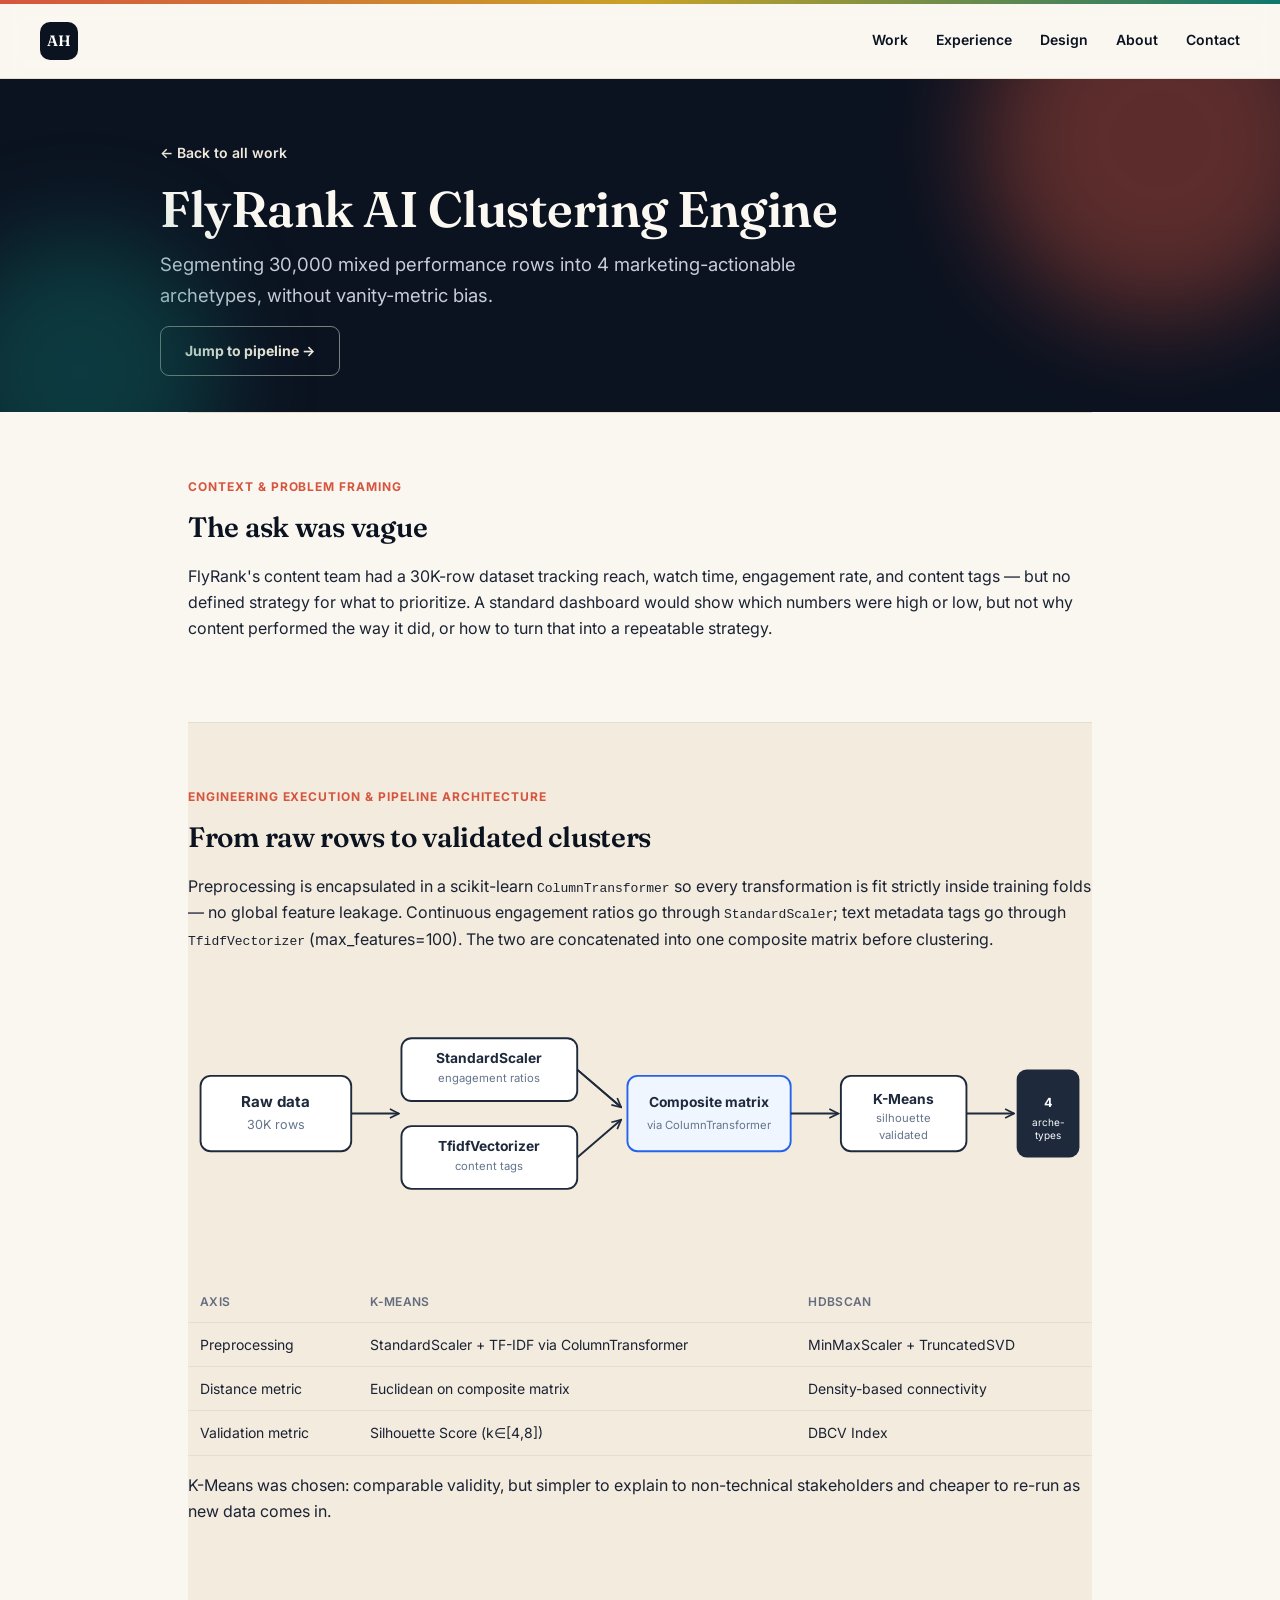
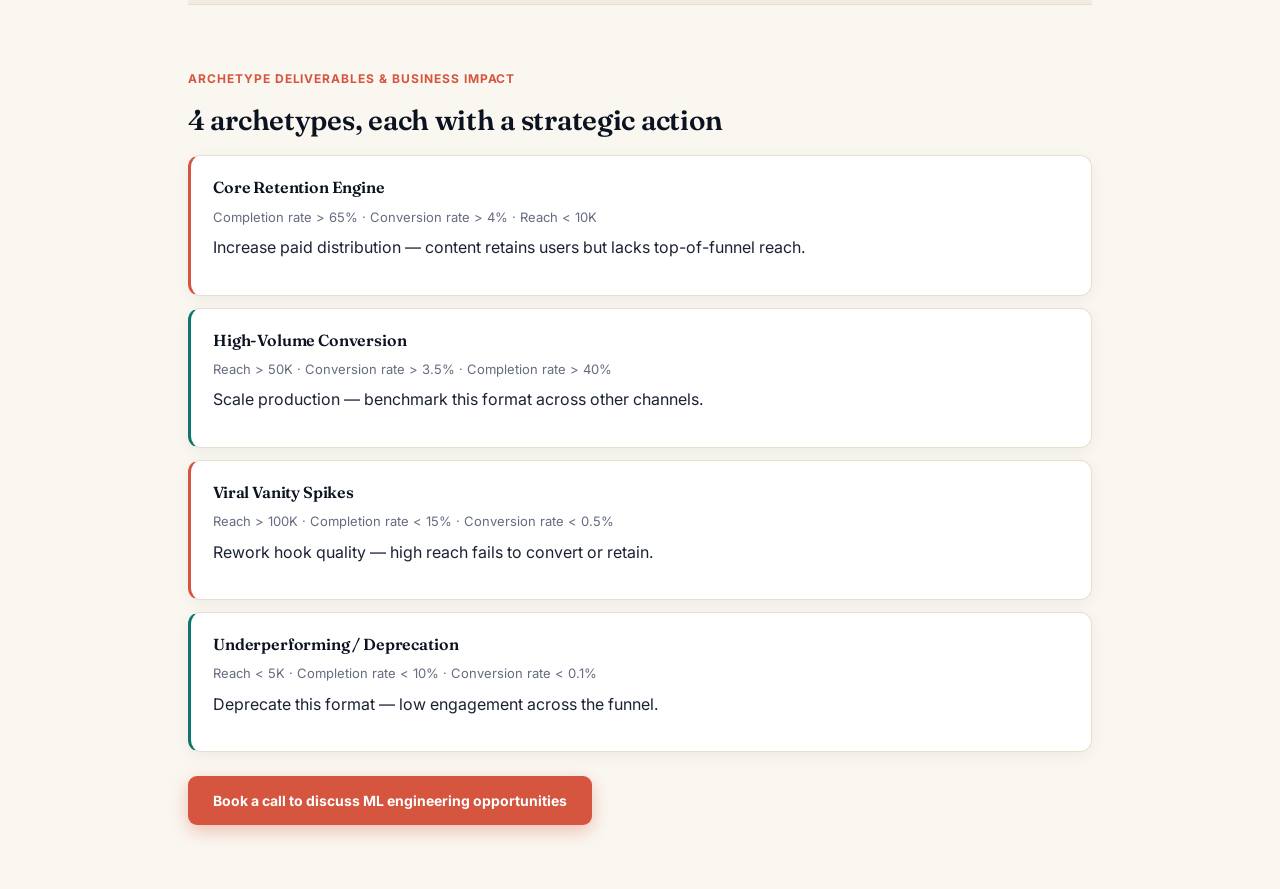
==== commit 0de5137f: "Add files via upload" ====
--- a/flyrank-case-study.html
+++ b/flyrank-case-study.html
@@ -16,13 +16,13 @@
     <a href="index.html" aria-label="Home" style="display:flex;align-items:center;gap:10px;">
       <span class="monogram">AH</span>
     </a>
-   <div class="nav-links" id="nav-links">
-  <a href="index.html#work">Work</a>
-  <a href="index.html#experience">Experience</a>
-  <a href="index.html#design">Design</a>
-  <a href="index.html#about">About</a>
-  <a href="index.html#contact">Contact</a>
-</div>
+    <div class="nav-links" id="nav-links">
+      <a href="index.html#work">Work</a>
+      <a href="index.html#experience">Experience</a>
+      <a href="index.html#design">Design</a>
+      <a href="index.html#about">About</a>
+      <a href="index.html#contact">Contact</a>
+    </div>
     <button class="nav-toggle" aria-label="Toggle menu" aria-controls="nav-links">
       <span></span><span></span><span></span>
     </button>
--- a/styles.css
+++ b/styles.css
@@ -1,84 +1,321 @@
-/* Updated Headshot Styling: Tight facial crop without extra background space */
+:root {
+  --bg: #FAF7F1;
+  --bg-alt: #F2EBDE;
+  --text: #1B2233;
+  --navy: #0B1220;
+  --coral: #D6553E;
+  --teal: #0F766E;
+  --gold: #C9A227;
+  --muted: #656C80;
+  --card-border: #E7DFCE;
+  --max-w: 960px;
+  --ease: cubic-bezier(0.16, 1, 0.3, 1);
+}
+
+* { box-sizing: border-box; }
+html { scroll-behavior: smooth; }
+
+body {
+  margin: 0;
+  background: var(--bg);
+  color: var(--text);
+  font-family: 'Inter', -apple-system, sans-serif;
+  font-weight: 400;
+  line-height: 1.65;
+  overflow-x: hidden;
+}
+
+h1, h2, h3 {
+  font-family: 'Fraunces', Georgia, serif;
+  font-weight: 600;
+  color: var(--navy);
+  margin: 0 0 12px;
+  letter-spacing: -0.01em;
+}
+h1 { font-size: clamp(32px, 6vw, 50px); line-height: 1.12; }
+h2 { font-size: clamp(22px, 3.5vw, 28px); margin-top: 0; }
+h3 { font-size: 19px; }
+
+p { margin: 0 0 16px; }
+a { color: var(--teal); text-decoration: none; font-weight: 600; transition: color 0.2s var(--ease); }
+a:hover, a:focus-visible { color: var(--coral); }
+a:focus-visible, button:focus-visible { outline: 2px solid var(--coral); outline-offset: 3px; }
+
+.wrap { max-width: var(--max-w); margin: 0 auto; padding: 0 28px; }
+@media (max-width: 640px) { .wrap { padding: 0 20px; } }
+
+body::before {
+  content: ""; display: block; height: 4px; width: 100%;
+  background: linear-gradient(90deg, var(--coral), var(--gold), var(--teal));
+  position: sticky; top: 0; z-index: 20;
+}
+
+/* Nav */
+.nav {
+  position: sticky; top: 4px; z-index: 15;
+  background: rgba(250,247,241,0.88);
+  backdrop-filter: blur(10px);
+  border-bottom: 1px solid var(--card-border);
+}
+.nav-inner {
+  width: 100%; margin: 0 auto; padding: 18px 40px;
+  display: flex; align-items: center; justify-content: space-between;
+  box-sizing: border-box;
+}
+@media (max-width: 640px) { .nav-inner { padding: 16px 20px; } }
+.nav-links { display: flex; gap: 28px; font-size: 14px; font-weight: 600; }
+.nav-links a { color: var(--navy); position: relative; padding-bottom: 3px; }
+.nav-links a::after {
+  content: ""; position: absolute; left: 0; bottom: 0; width: 0; height: 2px;
+  background: var(--coral); transition: width 0.25s var(--ease);
+}
+.nav-links a:hover::after { width: 100%; }
+
+.monogram {
+  display: inline-flex; align-items: center; justify-content: center;
+  width: 38px; height: 38px; background: var(--navy); color: #fff;
+  font-family: 'Fraunces', serif; font-weight: 600; font-size: 15px; border-radius: 10px;
+  transition: transform 0.3s var(--ease);
+}
+a[aria-label="Home"]:hover .monogram { transform: rotate(-6deg) scale(1.05); }
+
+.nav-toggle {
+  display: none; flex-direction: column; gap: 5px; background: none; border: none; cursor: pointer; padding: 6px;
+}
+.nav-toggle span { width: 22px; height: 2px; background: var(--navy); border-radius: 2px; transition: all 0.25s var(--ease); }
+.nav-toggle.open span:nth-child(1) { transform: translateY(7px) rotate(45deg); }
+.nav-toggle.open span:nth-child(2) { opacity: 0; }
+.nav-toggle.open span:nth-child(3) { transform: translateY(-7px) rotate(-45deg); }
+
+@media (max-width: 720px) {
+  .nav-toggle { display: flex; }
+  .nav-links {
+    position: fixed; top: 60px; right: 0; left: 0; background: var(--bg);
+    flex-direction: column; gap: 0; padding: 8px 0; border-bottom: 1px solid var(--card-border);
+    transform: translateY(-12px); opacity: 0; pointer-events: none; transition: all 0.25s var(--ease);
+  }
+  .nav-links.open { transform: translateY(0); opacity: 1; pointer-events: auto; }
+  .nav-links a { padding: 14px 28px; display: block; }
+  .nav-links a::after { display: none; }
+}
+
+/* Hero (dark, full bleed) */
+.hero-band {
+  background: var(--navy); color: #EFE9DC; position: relative; overflow: hidden;
+  padding: 76px 0 64px;
+}
+.hero-blob {
+  position: absolute; border-radius: 50%; filter: blur(50px); opacity: 0.4; pointer-events: none;
+  animation: drift 16s ease-in-out infinite alternate;
+}
+.blob-1 { width: 360px; height: 360px; background: var(--coral); top: -120px; right: -60px; }
+.blob-2 { width: 280px; height: 280px; background: var(--teal); bottom: -100px; left: -60px; animation-delay: -6s; }
+.blob-3 { width: 200px; height: 200px; background: var(--gold); top: 40%; right: 20%; opacity: 0.22; animation-delay: -10s; }
+@keyframes drift {
+  from { transform: translate(0,0) scale(1); }
+  to { transform: translate(30px,-20px) scale(1.08); }
+}
+@media (prefers-reduced-motion: reduce) { .hero-blob { animation: none; } }
+
+.hero-top { display: flex; gap: 28px; align-items: center; margin-bottom: 24px; position: relative; z-index: 1; }
 .headshot {
-  width: 130px;
-  height: 130px;
-  border-radius: 50%;
+  width: 112px; height: 112px; border-radius: 50%;
   border: 3px solid #EFE9DC;
   box-shadow: 0 0 0 3px var(--coral), 0 10px 30px rgba(0,0,0,0.35);
-  overflow: hidden;
-  flex-shrink: 0;
+  overflow: hidden; flex-shrink: 0;
   animation: pop-in 0.7s var(--ease) both;
 }
-
-.headshot img {
-  width: 100%;
-  height: 100%;
-  object-fit: cover;
-  object-position: center 25%; /* Zooms directly into face area */
-  transform: scale(1.15);      /* Removes excess side/car background space */
-}
-
-/* Experience Section Styling */
-.experience-list {
-  display: flex;
-  flex-direction: column;
-  gap: 20px;
-  margin-top: 16px;
-}
-
-.experience-card {
-  background: #fff;
-  border: 1px solid var(--card-border);
-  border-radius: 16px;
-  padding: 28px;
-  border-left: 4px solid var(--coral);
+.headshot img { width: 100%; height: 100%; object-fit: cover; }
+.hero-band h1 { color: #FBF8F2; }
+.claim { font-size: 18.5px; color: #C9CDD8; max-width: 640px; }
+.hero-links { display: flex; gap: 20px; margin-top: 18px; position: relative; z-index: 1; }
+.hero-links a { color: #EFE9DC; }
+.hero-links a:hover { color: var(--gold); }
+
+.cta-row { display: flex; gap: 12px; flex-wrap: wrap; margin-top: 26px; position: relative; z-index: 1; }
+.btn {
+  display: inline-block; padding: 12px 24px; border-radius: 9px;
+  font-weight: 700; font-size: 14px; border: 1.5px solid transparent; cursor: pointer;
+  transition: transform 0.2s var(--ease), box-shadow 0.2s var(--ease), background 0.2s var(--ease);
+}
+.btn:hover { transform: translateY(-2px); }
+.btn:active { transform: translateY(0); }
+.btn-primary { background: var(--coral); color: #fff; box-shadow: 0 6px 18px rgba(214,85,62,0.35); }
+.btn-primary:hover { background: #C2472F; color: #fff; box-shadow: 0 10px 26px rgba(214,85,62,0.45); }
+.btn-secondary { background: transparent; color: #EFE9DC; border-color: rgba(239,233,220,0.5); }
+.btn-secondary:hover { background: rgba(239,233,220,0.1); color: #fff; }
+
+.design-badge {
+  display: inline-block; margin-top: 20px; font-size: 13px; font-weight: 700;
+  color: var(--gold); background: rgba(201,162,39,0.12); padding: 8px 18px; border-radius: 999px;
+  position: relative; z-index: 1; border: 1px solid rgba(201,162,39,0.3);
+}
+.design-badge:hover { color: #fff; background: rgba(201,162,39,0.25); }
+
+@keyframes pop-in { from { opacity: 0; transform: scale(0.85); } to { opacity: 1; transform: scale(1); } }
+
+/* Scroll reveal */
+.reveal { opacity: 0; transform: translateY(24px); transition: opacity 0.7s var(--ease), transform 0.7s var(--ease); }
+.reveal.is-visible { opacity: 1; transform: translateY(0); }
+
+/* Sections */
+section { padding: 64px 0; border-top: 1px solid var(--card-border); }
+section:nth-of-type(even) { background: var(--bg-alt); }
+.section-label {
+  font-size: 12px; font-weight: 700; letter-spacing: 0.08em; text-transform: uppercase;
+  color: var(--coral); margin-bottom: 8px;
+}
+
+.feature-card {
+  background: #fff; border: 1px solid var(--card-border); border-radius: 16px;
+  padding: 32px; margin-top: 16px; border-left: 4px solid var(--teal);
+  box-shadow: 0 8px 28px rgba(11,18,32,0.06);
+  transition: box-shadow 0.3s var(--ease), transform 0.3s var(--ease);
+}
+.feature-card:hover { box-shadow: 0 14px 36px rgba(11,18,32,0.1); transform: translateY(-3px); }
+.feature-card .beats { display: grid; gap: 18px; margin-top: 18px; }
+.beat-label { font-size: 12px; font-weight: 700; color: var(--teal); text-transform: uppercase; letter-spacing: 0.04em; margin-bottom: 4px; }
+
+.img-placeholder {
+  border: 1.5px dashed #C9BFA8; border-radius: 12px; background: var(--bg-alt);
+  color: var(--muted); font-size: 13px; padding: 32px; text-align: center; margin: 16px 0;
+}
+.project-image {
+  border-radius: 12px; overflow: hidden; margin: 16px 0; border: 1px solid var(--card-border);
+  box-shadow: 0 6px 20px rgba(11,18,32,0.08);
+}
+.project-image img { width: 100%; display: block; }
+
+.grid { display: grid; grid-template-columns: 1fr 1fr; gap: 22px; margin-top: 16px; }
+@media (max-width: 640px) { .grid { grid-template-columns: 1fr; } }
+.project-card {
+  background: #fff; border: 1px solid var(--card-border); border-radius: 16px; padding: 26px;
+  border-top: 3px solid var(--coral);
   box-shadow: 0 8px 24px rgba(11,18,32,0.05);
   transition: box-shadow 0.3s var(--ease), transform 0.3s var(--ease);
 }
-
-.experience-card:hover {
-  transform: translateY(-3px);
-  box-shadow: 0 14px 32px rgba(11,18,32,0.1);
-}
-
-.experience-card:nth-child(even) {
-  border-left-color: var(--teal);
-}
-
-.exp-header {
-  display: flex;
-  justify-content: space-between;
-  align-items: flex-start;
-  margin-bottom: 12px;
-  flex-wrap: wrap;
-  gap: 10px;
-}
-
-.exp-company {
-  font-size: 14px;
-  font-weight: 700;
-  color: var(--teal);
-  text-transform: uppercase;
-  letter-spacing: 0.04em;
-}
-
-.exp-date {
-  font-size: 13px;
-  font-weight: 700;
-  color: var(--navy);
-  background: var(--bg-alt);
-  padding: 4px 12px;
-  border-radius: 999px;
-  border: 1px solid var(--card-border);
-}
-
-.exp-bullets {
-  margin: 10px 0 0 20px;
-  padding: 0;
-  color: var(--text);
-  font-size: 15px;
-}
-
-.exp-bullets li {
-  margin-bottom: 8px;
-}
+.project-card:hover { transform: translateY(-4px); box-shadow: 0 16px 34px rgba(11,18,32,0.1); }
+.project-card:nth-child(2) { border-top-color: var(--teal); }
+.project-card .stat {
+  display: inline-block; margin-top: 10px; font-size: 13px; font-weight: 700;
+  color: var(--teal); background: #E9F6F4; padding: 4px 12px; border-radius: 999px;
+}
+
+.design-card {
+  background: linear-gradient(135deg, #FBF0EA, #EAF4F2);
+  border: 1px solid var(--card-border); border-radius: 16px; padding: 30px; margin-top: 16px;
+  box-shadow: 0 8px 28px rgba(11,18,32,0.06);
+}
+.design-card-grid { display: grid; grid-template-columns: 1.3fr 1fr; gap: 28px; align-items: center; }
+@media (max-width: 640px) { .design-card-grid { grid-template-columns: 1fr; } }
+.figma-thumb {
+  display: block; border-radius: 12px; overflow: hidden; border: 1px solid var(--card-border);
+  box-shadow: 0 10px 28px rgba(11,18,32,0.12);
+  transition: transform 0.3s var(--ease);
+}
+.figma-thumb:hover { transform: scale(1.02); }
+.figma-thumb img { width: 100%; height: 100%; object-fit: cover; display: block; }
+.design-skills { display: flex; flex-wrap: wrap; gap: 10px; margin: 14px 0; }
+.design-pill {
+  font-size: 13px; font-weight: 600; color: var(--navy); background: #fff;
+  border: 1px solid var(--card-border); padding: 6px 14px; border-radius: 999px;
+  transition: transform 0.2s var(--ease), background 0.2s var(--ease);
+}
+.design-pill:hover { transform: translateY(-2px); background: #FDF6EF; }
+
+.stack-list { display: flex; flex-wrap: wrap; gap: 10px; margin-top: 12px; }
+.stack-pill {
+  font-size: 13px; font-weight: 600; color: var(--navy); background: #fff;
+  border: 1px solid var(--card-border); padding: 6px 14px; border-radius: 999px;
+  transition: transform 0.2s var(--ease), background 0.2s var(--ease);
+}
+.stack-pill:hover { transform: translateY(-2px); background: #FDF6EF; }
+
+/* Footer */
+footer { padding: 60px 0 76px; }
+.footer-email {
+  font-size: 21px; font-weight: 700; color: var(--navy); display: inline-block; margin: 8px 0 16px;
+  font-family: 'Fraunces', serif;
+}
+.footer-email:hover { color: var(--coral); }
+.footer-note { font-size: 13px; color: var(--muted); margin-top: 28px; }
+
+/* Case study page */
+.case-hero { padding: 60px 0 36px; }
+.back-link { font-size: 14px; font-weight: 600; }
+.role-line {
+  font-size: 13px; font-weight: 700; letter-spacing: 0.05em; text-transform: uppercase;
+  color: var(--gold); margin: -8px 0 14px; position: relative; z-index: 1;
+}
+
+.exp-card {
+  background: #fff; border: 1px solid var(--card-border); border-radius: 14px;
+  padding: 26px 28px; margin-bottom: 18px; border-left: 4px solid var(--coral);
+  box-shadow: 0 6px 22px rgba(11,18,32,0.05);
+  transition: transform 0.3s var(--ease), box-shadow 0.3s var(--ease);
+}
+.exp-card:hover { transform: translateY(-3px); box-shadow: 0 14px 30px rgba(11,18,32,0.09); }
+.exp-card:nth-child(2n) { border-left-color: var(--teal); }
+.exp-card-top { display: flex; justify-content: space-between; align-items: flex-start; gap: 12px; flex-wrap: wrap; }
+.exp-org { font-size: 12px; font-weight: 700; color: var(--teal); text-transform: uppercase; letter-spacing: 0.04em; margin-bottom: 8px; }
+.exp-badge {
+  font-size: 12px; font-weight: 700; color: var(--navy); background: var(--bg-alt);
+  padding: 5px 12px; border-radius: 999px; white-space: nowrap; flex-shrink: 0;
+}
+
+.project-image {
+  border-radius: 12px; overflow: hidden; margin: 14px 0; border: 1px solid var(--card-border);
+  box-shadow: 0 6px 20px rgba(11,18,32,0.08);
+}
+.project-image img { width: 100%; display: block; }
+.project-image-row { display: grid; grid-template-columns: 1fr 1fr; gap: 10px; margin: 14px 0; }
+@media (max-width: 640px) { .project-image-row { grid-template-columns: 1fr; } }
+.project-image-row .project-image { margin: 0; }
+.metrics-table { width: 100%; border-collapse: collapse; margin: 16px 0; font-size: 14px; }
+.metrics-table th, .metrics-table td { text-align: left; padding: 10px 12px; border-bottom: 1px solid var(--card-border); }
+.metrics-table th { color: var(--muted); font-weight: 600; font-size: 12px; text-transform: uppercase; letter-spacing: 0.03em; }
+
+.archetype {
+  background: #fff; border: 1px solid var(--card-border); border-left: 3px solid var(--coral);
+  border-radius: 12px; padding: 18px 22px; margin-bottom: 12px;
+  box-shadow: 0 4px 16px rgba(11,18,32,0.05);
+  transition: transform 0.25s var(--ease), box-shadow 0.25s var(--ease);
+}
+.archetype:hover { transform: translateX(4px); box-shadow: 0 8px 22px rgba(11,18,32,0.08); }
+.archetype:nth-child(2n) { border-left-color: var(--teal); }
+.archetype h3 { margin-bottom: 6px; font-size: 16px; }
+.archetype .meta { font-size: 13px; color: var(--muted); margin-bottom: 6px; }
+
+/* Contact modal */
+.modal-overlay {
+  position: fixed; inset: 0; background: rgba(11,18,32,0.55); backdrop-filter: blur(3px);
+  display: flex; align-items: center; justify-content: center; z-index: 50;
+  opacity: 0; pointer-events: none; transition: opacity 0.25s var(--ease);
+  padding: 20px;
+}
+.modal-overlay.open { opacity: 1; pointer-events: auto; }
+.modal-box {
+  background: #fff; border-radius: 18px; padding: 36px; max-width: 420px; width: 100%;
+  box-shadow: 0 24px 60px rgba(11,18,32,0.3);
+  transform: translateY(16px) scale(0.97); transition: transform 0.3s var(--ease);
+  position: relative;
+}
+.modal-overlay.open .modal-box { transform: translateY(0) scale(1); }
+.modal-close {
+  position: absolute; top: 16px; right: 16px; background: none; border: none; cursor: pointer;
+  font-size: 20px; color: var(--muted); line-height: 1; padding: 4px;
+}
+.modal-close:hover { color: var(--coral); }
+.modal-box h2 { margin-bottom: 8px; }
+.modal-email-row {
+  display: flex; align-items: center; gap: 10px; background: var(--bg-alt);
+  border: 1px solid var(--card-border); border-radius: 10px; padding: 12px 16px; margin: 18px 0;
+}
+.modal-email-row span { font-weight: 700; color: var(--navy); font-size: 15px; word-break: break-all; }
+.copy-btn {
+  background: var(--navy); color: #fff; border: none; border-radius: 8px;
+  padding: 8px 14px; font-size: 13px; font-weight: 700; cursor: pointer; flex-shrink: 0;
+  transition: background 0.2s var(--ease);
+}
+.copy-btn:hover { background: var(--coral); }
+.copy-btn.copied { background: var(--teal); }
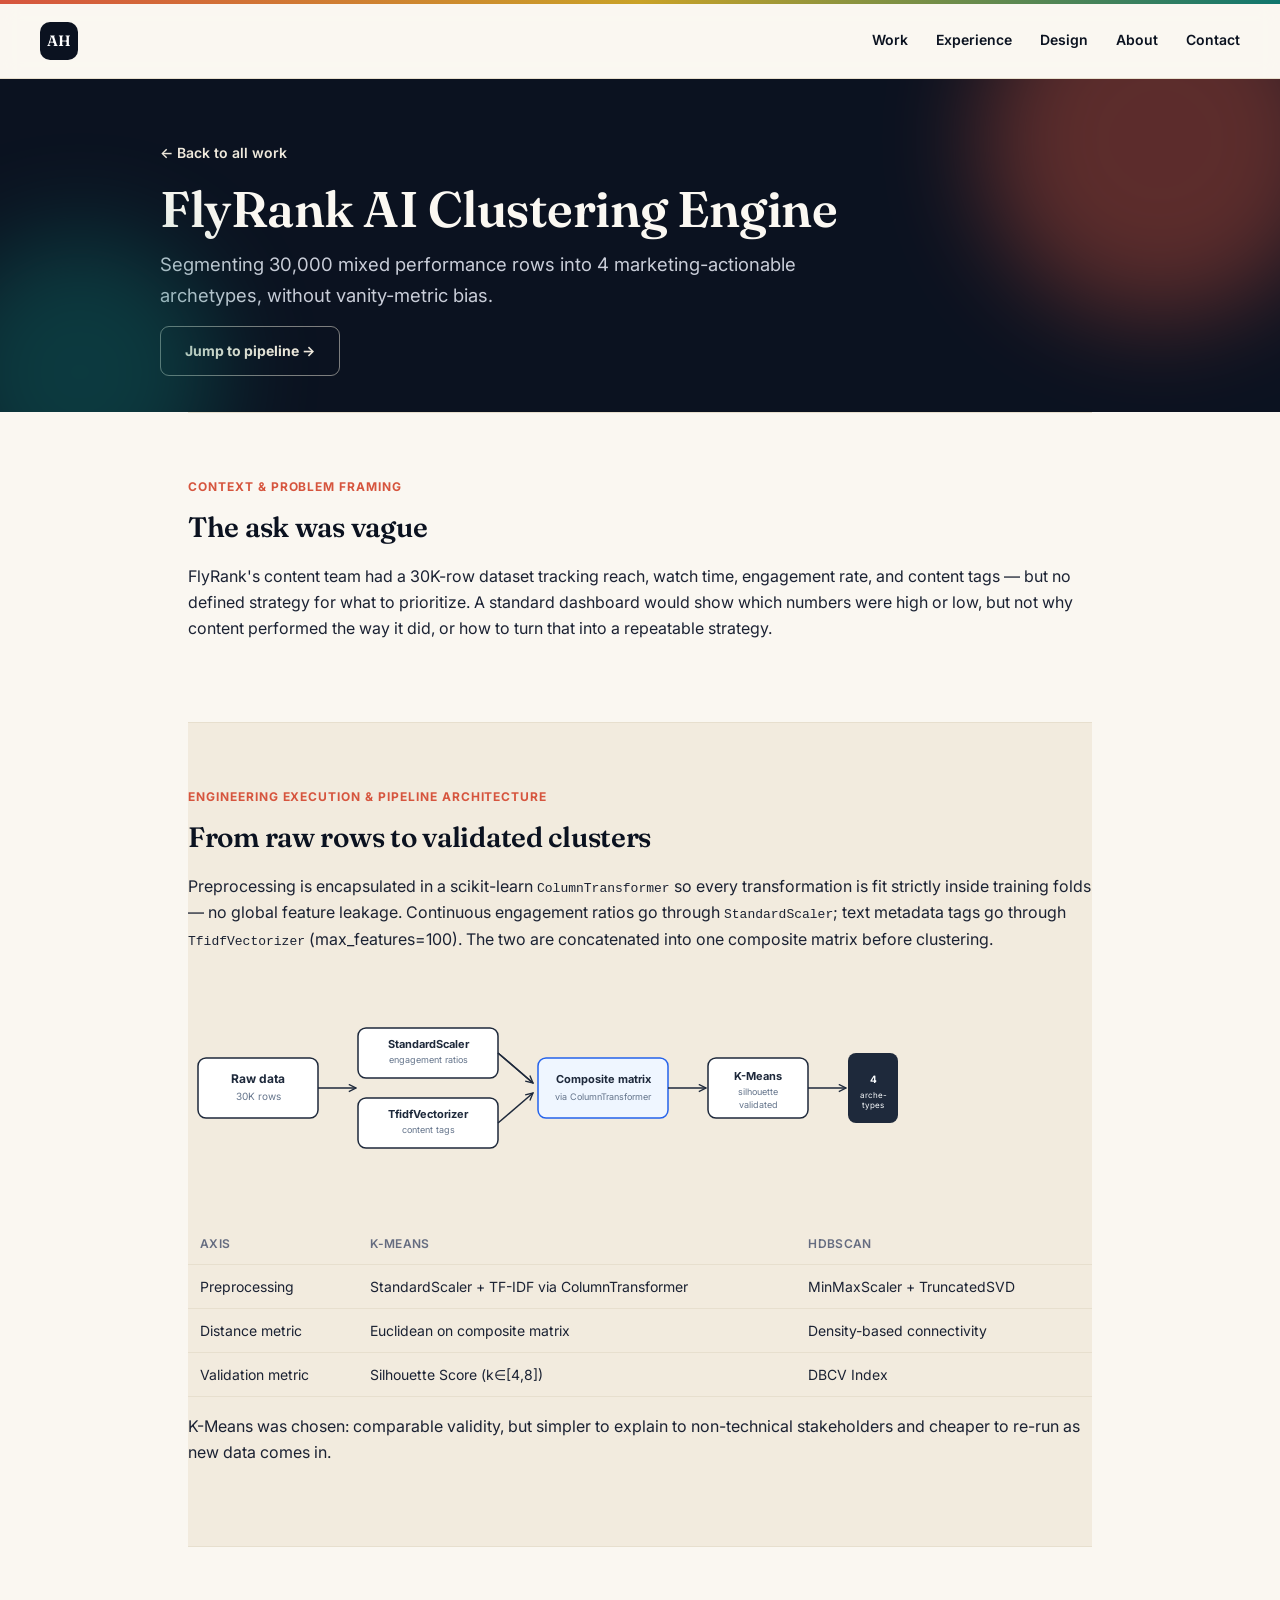
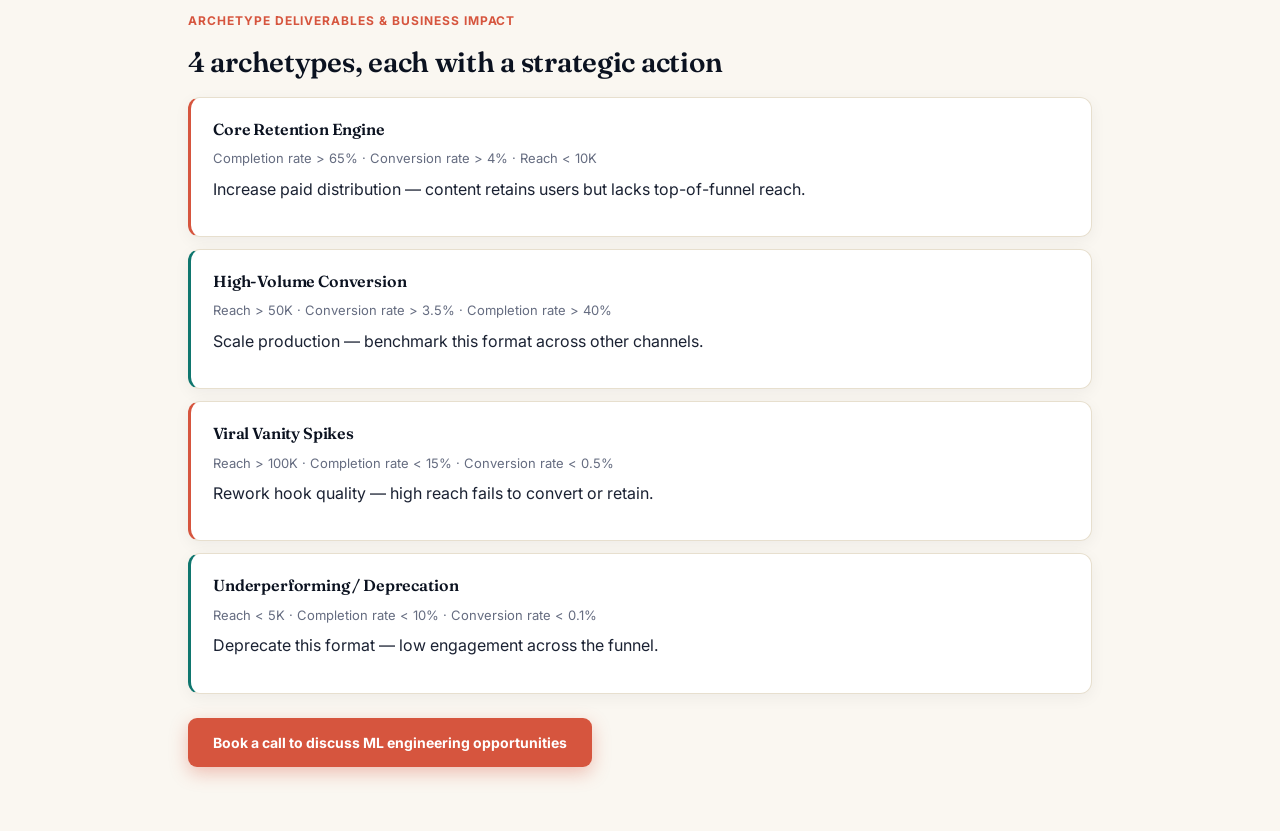
==== commit ebb165e4: "Add files via upload" ====
--- a/flyrank-case-study.html
+++ b/flyrank-case-study.html
@@ -53,7 +53,8 @@
     <h2 class="reveal">From raw rows to validated clusters</h2>
     <p class="reveal">Preprocessing is encapsulated in a scikit-learn <code>ColumnTransformer</code> so every transformation is fit strictly inside training folds — no global feature leakage. Continuous engagement ratios go through <code>StandardScaler</code>; text metadata tags go through <code>TfidfVectorizer</code> (max_features=100). The two are concatenated into one composite matrix before clustering.</p>
 
-    <svg viewBox="0 0 720 200" width="100%" style="margin:20px 0;" role="img" aria-label="Pipeline diagram: raw data through preprocessing, feature fusion, clustering, and archetype output">
+    <div class="table-scroll">
+    <svg viewBox="0 0 720 200" width="720" style="min-width:640px;display:block;margin:20px 0;" role="img" aria-label="Pipeline diagram: raw data through preprocessing, feature fusion, clustering, and archetype output">
       <defs>
         <marker id="arrow" viewBox="0 0 10 10" refX="9" refY="5" markerWidth="6" markerHeight="6" orient="auto-start-reverse">
           <path d="M1 1L9 5L1 9" fill="none" stroke="#1E293B" stroke-width="1.5"/>
@@ -97,16 +98,19 @@
         <text x="685" y="120" text-anchor="middle" font-size="8" fill="#F8FAFC">types</text>
       </g>
     </svg>
+    </div>
 
 
-    <table class="metrics-table">
-      <thead><tr><th>Axis</th><th>K-Means</th><th>HDBSCAN</th></tr></thead>
-      <tbody>
-        <tr><td>Preprocessing</td><td>StandardScaler + TF-IDF via ColumnTransformer</td><td>MinMaxScaler + TruncatedSVD</td></tr>
-        <tr><td>Distance metric</td><td>Euclidean on composite matrix</td><td>Density-based connectivity</td></tr>
-        <tr><td>Validation metric</td><td>Silhouette Score (k∈[4,8])</td><td>DBCV Index</td></tr>
-      </tbody>
-    </table>
+    <div class="table-scroll">
+      <table class="metrics-table">
+        <thead><tr><th>Axis</th><th>K-Means</th><th>HDBSCAN</th></tr></thead>
+        <tbody>
+          <tr><td>Preprocessing</td><td>StandardScaler + TF-IDF via ColumnTransformer</td><td>MinMaxScaler + TruncatedSVD</td></tr>
+          <tr><td>Distance metric</td><td>Euclidean on composite matrix</td><td>Density-based connectivity</td></tr>
+          <tr><td>Validation metric</td><td>Silhouette Score (k∈[4,8])</td><td>DBCV Index</td></tr>
+        </tbody>
+      </table>
+    </div>
     <p>K-Means was chosen: comparable validity, but simpler to explain to non-technical stakeholders and cheaper to re-run as new data comes in.</p>
   </section>
 
--- a/styles.css
+++ b/styles.css
@@ -118,6 +118,11 @@
 @media (prefers-reduced-motion: reduce) { .hero-blob { animation: none; } }
 
 .hero-top { display: flex; gap: 28px; align-items: center; margin-bottom: 24px; position: relative; z-index: 1; }
+@media (max-width: 480px) {
+  .hero-top { flex-direction: column; align-items: flex-start; gap: 18px; }
+  .headshot { width: 84px; height: 84px; }
+  .hero-band { padding: 52px 0 40px; }
+}
 .headshot {
   width: 112px; height: 112px; border-radius: 50%;
   border: 3px solid #EFE9DC;
@@ -272,6 +277,8 @@
 @media (max-width: 640px) { .project-image-row { grid-template-columns: 1fr; } }
 .project-image-row .project-image { margin: 0; }
 .metrics-table { width: 100%; border-collapse: collapse; margin: 16px 0; font-size: 14px; }
+.table-scroll { overflow-x: auto; margin: 16px 0; -webkit-overflow-scrolling: touch; }
+.table-scroll .metrics-table { margin: 0; min-width: 480px; }
 .metrics-table th, .metrics-table td { text-align: left; padding: 10px 12px; border-bottom: 1px solid var(--card-border); }
 .metrics-table th { color: var(--muted); font-weight: 600; font-size: 12px; text-transform: uppercase; letter-spacing: 0.03em; }
 
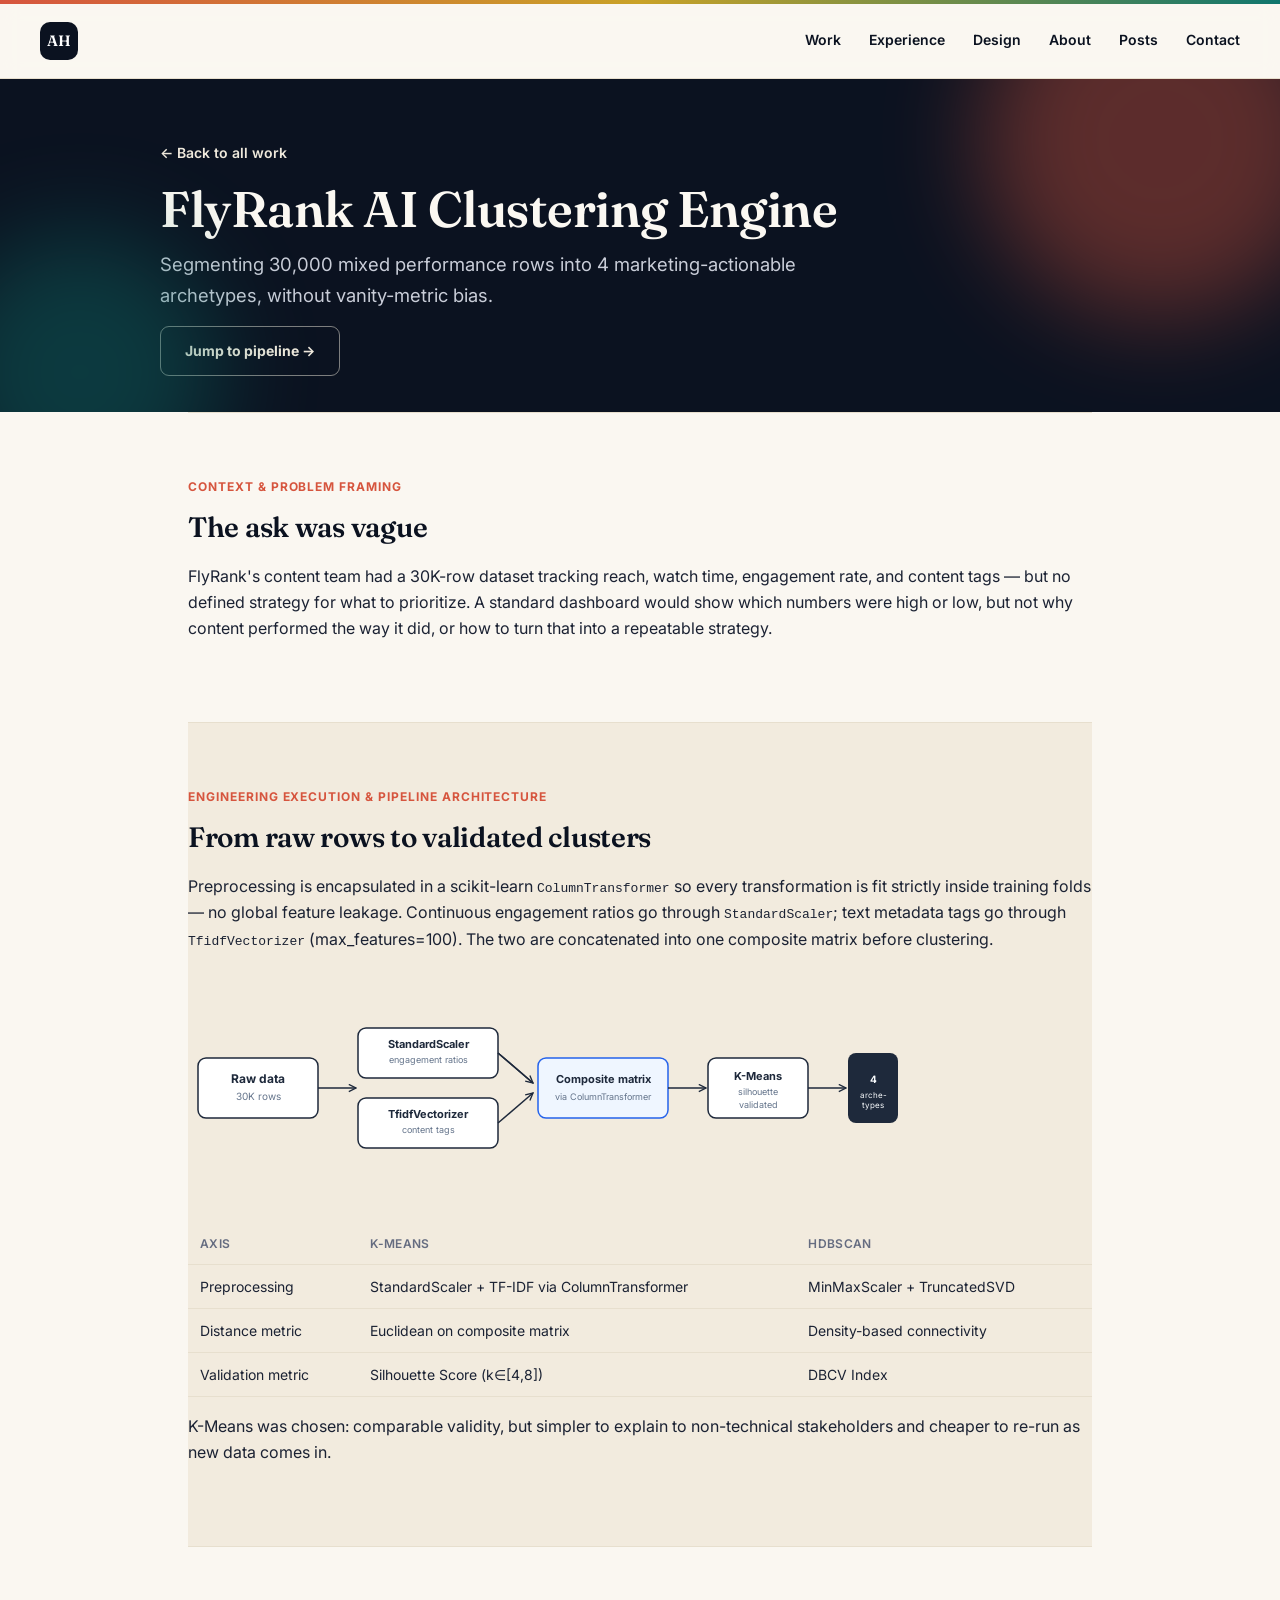
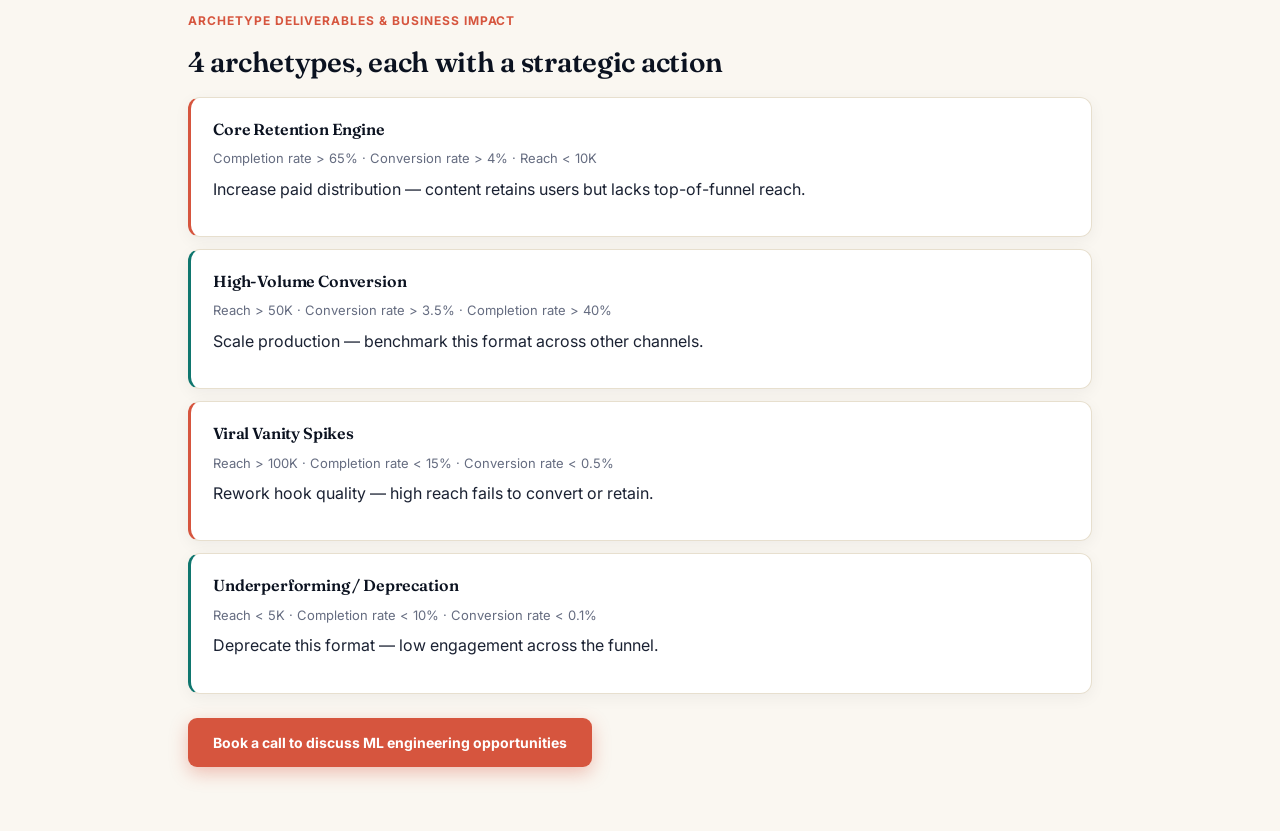
==== commit fa89e82d: "Add files via upload" ====
--- a/flyrank-case-study.html
+++ b/flyrank-case-study.html
@@ -21,6 +21,7 @@
       <a href="index.html#experience">Experience</a>
       <a href="index.html#design">Design</a>
       <a href="index.html#about">About</a>
+      <a href="index.html#posts">Posts</a>
       <a href="index.html#contact">Contact</a>
     </div>
     <button class="nav-toggle" aria-label="Toggle menu" aria-controls="nav-links">
